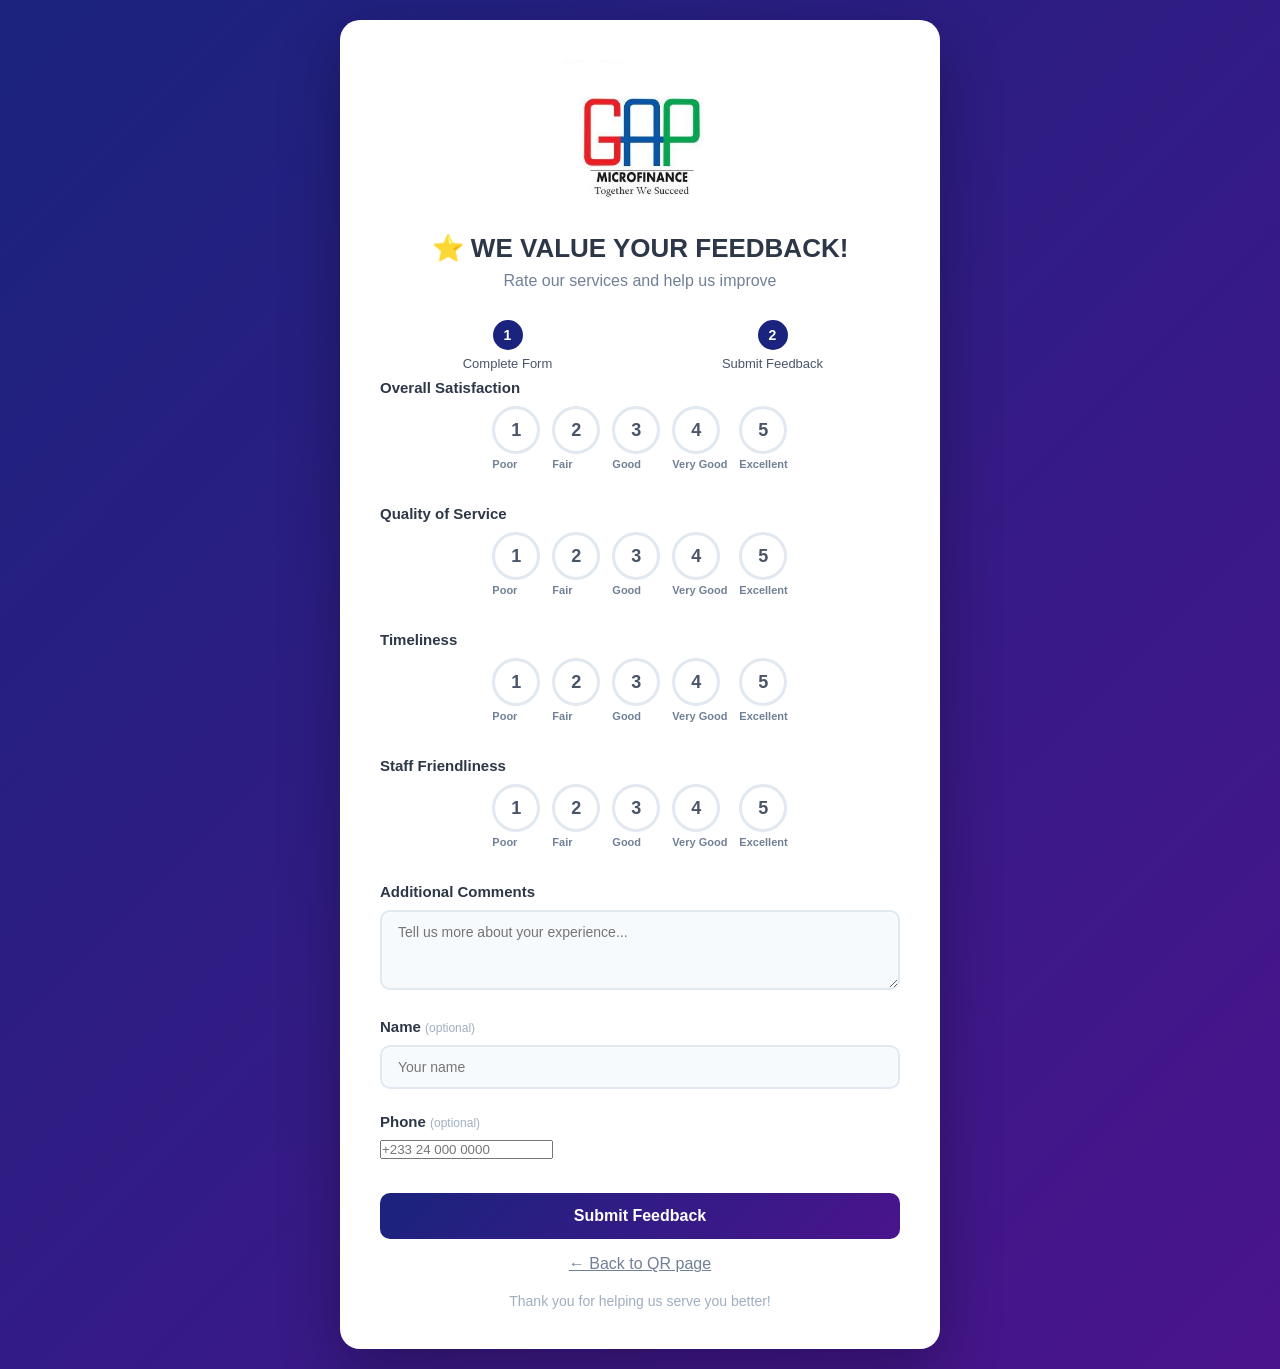
==== form.html @ b450c35b "Create form.html" ====
<!DOCTYPE html>
<html lang="en">
<head>
  <meta charset="utf-8" />
  <meta name="viewport" content="width=device-width,initial-scale=1" />
  <title>Feedback Form - GHP Microfinance</title>
  <link rel="stylesheet" href="styles.css">
</head>
<body>
  <div class="container">
    <!-- Header -->
    <div class="header">
      <img id="logoImage" alt="GHP Microfinance logo" class="logo" />
      <h1>⭐ WE VALUE YOUR FEEDBACK!</h1>
      <p>Rate our services and help us improve</p>
    </div>

    <!-- Short steps -->
    <div class="instructions" style="margin-bottom:8px;">
      <div class="step">
        <div class="step-number">1</div>
        <div class="step-text">Complete Form</div>
      </div>
      <div class="step">
        <div class="step-number">2</div>
        <div class="step-text">Submit Feedback</div>
      </div>
    </div>

    <!-- Feedback Form -->
    <form id="feedbackForm">
      <!-- Overall Satisfaction -->
      <div class="form-group">
        <label>Overall Satisfaction</label>
        <div class="rating-group" data-rating="overallSatisfaction">
          <label class="rating-option">
            <input type="radio" name="overallSatisfaction" value="1">
            <span class="rating-circle">1</span>
            <span class="rating-label">Poor</span>
          </label>
          <label class="rating-option">
            <input type="radio" name="overallSatisfaction" value="2">
            <span class="rating-circle">2</span>
            <span class="rating-label">Fair</span>
          </label>
          <label class="rating-option">
            <input type="radio" name="overallSatisfaction" value="3">
            <span class="rating-circle">3</span>
            <span class="rating-label">Good</span>
          </label>
          <label class="rating-option">
            <input type="radio" name="overallSatisfaction" value="4">
            <span class="rating-circle">4</span>
            <span class="rating-label">Very Good</span>
          </label>
          <label class="rating-option">
            <input type="radio" name="overallSatisfaction" value="5">
            <span class="rating-circle">5</span>
            <span class="rating-label">Excellent</span>
          </label>
        </div>
      </div>

      <!-- Quality of Service -->
      <div class="form-group">
        <label>Quality of Service</label>
        <div class="rating-group" data-rating="qualityOfService">
          <label class="rating-option">
            <input type="radio" name="qualityOfService" value="1">
            <span class="rating-circle">1</span>
            <span class="rating-label">Poor</span>
          </label>
          <label class="rating-option">
            <input type="radio" name="qualityOfService" value="2">
            <span class="rating-circle">2</span>
            <span class="rating-label">Fair</span>
          </label>
          <label class="rating-option">
            <input type="radio" name="qualityOfService" value="3">
            <span class="rating-circle">3</span>
            <span class="rating-label">Good</span>
          </label>
          <label class="rating-option">
            <input type="radio" name="qualityOfService" value="4">
            <span class="rating-circle">4</span>
            <span class="rating-label">Very Good</span>
          </label>
          <label class="rating-option">
            <input type="radio" name="qualityOfService" value="5">
            <span class="rating-circle">5</span>
            <span class="rating-label">Excellent</span>
          </label>
        </div>
      </div>

      <!-- Timeliness -->
      <div class="form-group">
        <label>Timeliness</label>
        <div class="rating-group" data-rating="timeliness">
          <label class="rating-option">
            <input type="radio" name="timeliness" value="1">
            <span class="rating-circle">1</span>
            <span class="rating-label">Poor</span>
          </label>
          <label class="rating-option">
            <input type="radio" name="timeliness" value="2">
            <span class="rating-circle">2</span>
            <span class="rating-label">Fair</span>
          </label>
          <label class="rating-option">
            <input type="radio" name="timeliness" value="3">
            <span class="rating-circle">3</span>
            <span class="rating-label">Good</span>
          </label>
          <label class="rating-option">
            <input type="radio" name="timeliness" value="4">
            <span class="rating-circle">4</span>
            <span class="rating-label">Very Good</span>
          </label>
          <label class="rating-option">
            <input type="radio" name="timeliness" value="5">
            <span class="rating-circle">5</span>
            <span class="rating-label">Excellent</span>
          </label>
        </div>
      </div>

      <!-- Staff Friendliness -->
      <div class="form-group">
        <label>Staff Friendliness</label>
        <div class="rating-group" data-rating="staffFriendliness">
          <label class="rating-option">
            <input type="radio" name="staffFriendliness" value="1">
            <span class="rating-circle">1</span>
            <span class="rating-label">Poor</span>
          </label>
          <label class="rating-option">
            <input type="radio" name="staffFriendliness" value="2">
            <span class="rating-circle">2</span>
            <span class="rating-label">Fair</span>
          </label>
          <label class="rating-option">
            <input type="radio" name="staffFriendliness" value="3">
            <span class="rating-circle">3</span>
            <span class="rating-label">Good</span>
          </label>
          <label class="rating-option">
            <input type="radio" name="staffFriendliness" value="4">
            <span class="rating-circle">4</span>
            <span class="rating-label">Very Good</span>
          </label>
          <label class="rating-option">
            <input type="radio" name="staffFriendliness" value="5">
            <span class="rating-circle">5</span>
            <span class="rating-label">Excellent</span>
          </label>
        </div>
      </div>

      <!-- Additional Comments -->
      <div class="form-group">
        <label>Additional Comments</label>
        <textarea id="additionalComments" placeholder="Tell us more about your experience..."></textarea>
      </div>

      <!-- Optional Fields -->
      <div class="form-group">
        <label>Name <span class="optional">(optional)</span></label>
        <input type="text" id="name" placeholder="Your name">
      </div>

      <div class="form-group">
        <label>Phone <span class="optional">(optional)</span></label>
        <input type="tel" id="phone" placeholder="+233 24 000 0000">
      </div>

      <button type="submit" class="submit-btn" id="submitBtn">Submit Feedback</button>
    </form>

    <div id="messageContainer"></div>

    <div style="margin-top:16px; text-align:center;">
      <a href="index.html" style="color:#718096; text-decoration:underline;">← Back to QR page</a>
    </div>

    <div class="footer">
      Thank you for helping us serve you better!
    </div>
  </div>

  <script src="logo-data.js"></script>
  <script src="logo.js"></script>
  <script src="config.js"></script>
  <script src="main.js"></script>
</body>
</html>
---- styles.css ----
* {
    margin: 0;
    padding: 0;
    box-sizing: border-box;
}

body {
    font-family: -apple-system, BlinkMacSystemFont, 'Segoe UI', Roboto, Oxygen, Ubuntu, sans-serif;
    background: linear-gradient(135deg, #1a237e 0%, #4a148c 100%);
    min-height: 100vh;
    display: flex;
    justify-content: center;
    align-items: center;
    padding: 20px;
}

.container {
    background: white;
    border-radius: 20px;
    padding: 40px;
    max-width: 600px;
    width: 100%;
    box-shadow: 0 20px 60px rgba(0,0,0,0.3);
    animation: slideUp 0.5s ease-out;
}

@keyframes slideUp {
    from {
        opacity: 0;
        transform: translateY(30px);
    }
    to {
        opacity: 1;
        transform: translateY(0);
    }
}

.header {
    text-align: center;
    margin-bottom: 30px;
}

.header h1 {
    color: #2d3748;
    font-size: 26px;
    margin-bottom: 8px;
}

.header p {
    color: #718096;
    font-size: 16px;
}

.qr-section {
    background: #f7fafc;
    border-radius: 12px;
    padding: 20px;
    text-align: center;
    margin-bottom: 30px;
}

.qr-placeholder {
    width: 150px;
    height: 150px;
    margin: 0 auto 12px;
    background: white;
    border: 2px dashed #cbd5e0;
    border-radius: 12px;
    display: flex;
    align-items: center;
    justify-content: center;
    font-size: 14px;
    color: #a0aec0;
}

.qr-placeholder svg {
    width: 100px;
    height: 100px;
}

.qr-label {
    color: #2d3748;
    font-weight: 500;
    font-size: 16px;
}

.qr-sub {
    color: #718096;
    font-size: 14px;
}

.instructions {
    display: flex;
    justify-content: space-around;
    margin: 20px 0 30px;
    gap: 10px;
}

.step {
    text-align: center;
    flex: 1;
}

.step-number {
    background: #1a237e;
    color: white;
    width: 30px;
    height: 30px;
    border-radius: 50%;
    display: flex;
    align-items: center;
    justify-content: center;
    margin: 0 auto 6px;
    font-weight: bold;
    font-size: 14px;
}

.step-text {
    font-size: 13px;
    color: #4a5568;
}

.form-group {
    margin-bottom: 24px;
}

.form-group label {
    display: block;
    color: #2d3748;
    font-weight: 600;
    margin-bottom: 10px;
    font-size: 15px;
}

.rating-group {
    display: flex;
    gap: 12px;
    flex-wrap: wrap;
    justify-content: center;
}

.rating-option {
    display: flex;
    flex-direction: column;
    align-items: center;
    gap: 6px;
    cursor: pointer;
}

.rating-option input[type="radio"] {
    display: none;
}

.rating-circle {
    width: 48px;
    height: 48px;
    border-radius: 50%;
    border: 3px solid #e2e8f0;
    display: flex;
    align-items: center;
    justify-content: center;
    font-size: 18px;
    font-weight: 600;
    color: #4a5568;
    transition: all 0.3s ease;
    background: white;
    position: relative;
}

.rating-option input[type="radio"]:checked + .rating-circle {
    border-color: #1a237e;
    background: #1a237e;
    color: white;
    transform: scale(1.1);
    box-shadow: 0 4px 15px rgba(26, 35, 126, 0.4);
}

.rating-option input[type="radio"]:checked + .rating-circle::after {
    content: '✓';
    position: absolute;
    top: -8px;
    right: -8px;
    background: #10b981;
    color: white;
    width: 20px;
    height: 20px;
    border-radius: 50%;
    font-size: 12px;
    display: flex;
    align-items: center;
    justify-content: center;
    border: 2px solid white;
}

.rating-option:hover .rating-circle {
    border-color: #1a237e;
    transform: scale(1.05);
}

.rating-label {
    font-size: 11px;
    color: #718096;
    text-align: center;
    min-height: 16px;
}

textarea, input[type="text"], input[type="email"] {
    width: 100%;
    padding: 12px 16px;
    border: 2px solid #e2e8f0;
    border-radius: 10px;
    font-size: 14px;
    transition: border-color 0.2s;
    font-family: inherit;
    background: #f7fafc;
}

textarea:focus, input:focus {
    outline: none;
    border-color: #1a237e;
    background: white;
    box-shadow: 0 0 0 3px rgba(26, 35, 126, 0.1);
}

textarea {
    resize: vertical;
    min-height: 80px;
}

.optional {
    color: #a0aec0;
    font-size: 12px;
    font-weight: normal;
}

.submit-btn {
    width: 100%;
    padding: 14px;
    background: linear-gradient(135deg, #1a237e 0%, #4a148c 100%);
    color: white;
    border: none;
    border-radius: 10px;
    font-size: 16px;
    font-weight: 600;
    cursor: pointer;
    transition: transform 0.2s, box-shadow 0.2s;
    margin-top: 10px;
}

.submit-btn:hover {
    transform: translateY(-2px);
    box-shadow: 0 10px 30px rgba(26, 35, 126, 0.3);
}

.submit-btn:disabled {
    opacity: 0.6;
    cursor: not-allowed;
    transform: none;
}

.footer {
    text-align: center;
    margin-top: 20px;
    color: #a0aec0;
    font-size: 14px;
}

.success-message {
    background: #10b981;
    color: white;
    padding: 16px;
    border-radius: 10px;
    text-align: center;
    margin-top: 20px;
    animation: fadeIn 0.5s;
}

.error-message {
    background: #ef4444;
    color: white;
    padding: 16px;
    border-radius: 10px;
    text-align: center;
    margin-top: 20px;
    animation: fadeIn 0.5s;
}

@keyframes fadeIn {
    from { opacity: 0; transform: translateY(-10px); }
    to { opacity: 1; transform: translateY(0); }
}

@media (max-width: 480px) {
    .container {
        padding: 20px;
    }
    
    .instructions {
        flex-direction: column;
        gap: 12px;
    }
    
    .rating-group {
        gap: 8px;
    }
    
    .rating-circle {
        width: 40px;
        height: 40px;
        font-size: 15px;
    }
    
    .rating-option input[type="radio"]:checked + .rating-circle::after {
        width: 16px;
        height: 16px;
        font-size: 10px;
        top: -6px;
        right: -6px;
    }

    /* Smaller logo on narrow screens */
    .logo {
        width: 120px;
        max-width: 50%;
        margin-bottom: 10px;
    }
}

/* Logo styling — enlarged and responsive */
.logo {
    width: 160px;       /* desktop / default size */
    max-width: 40%;     /* prevents overflow on small viewports */
    height: auto;
    display: block;
    margin: 0 auto 12px;
    object-fit: contain;
    border-radius: 8px;
}
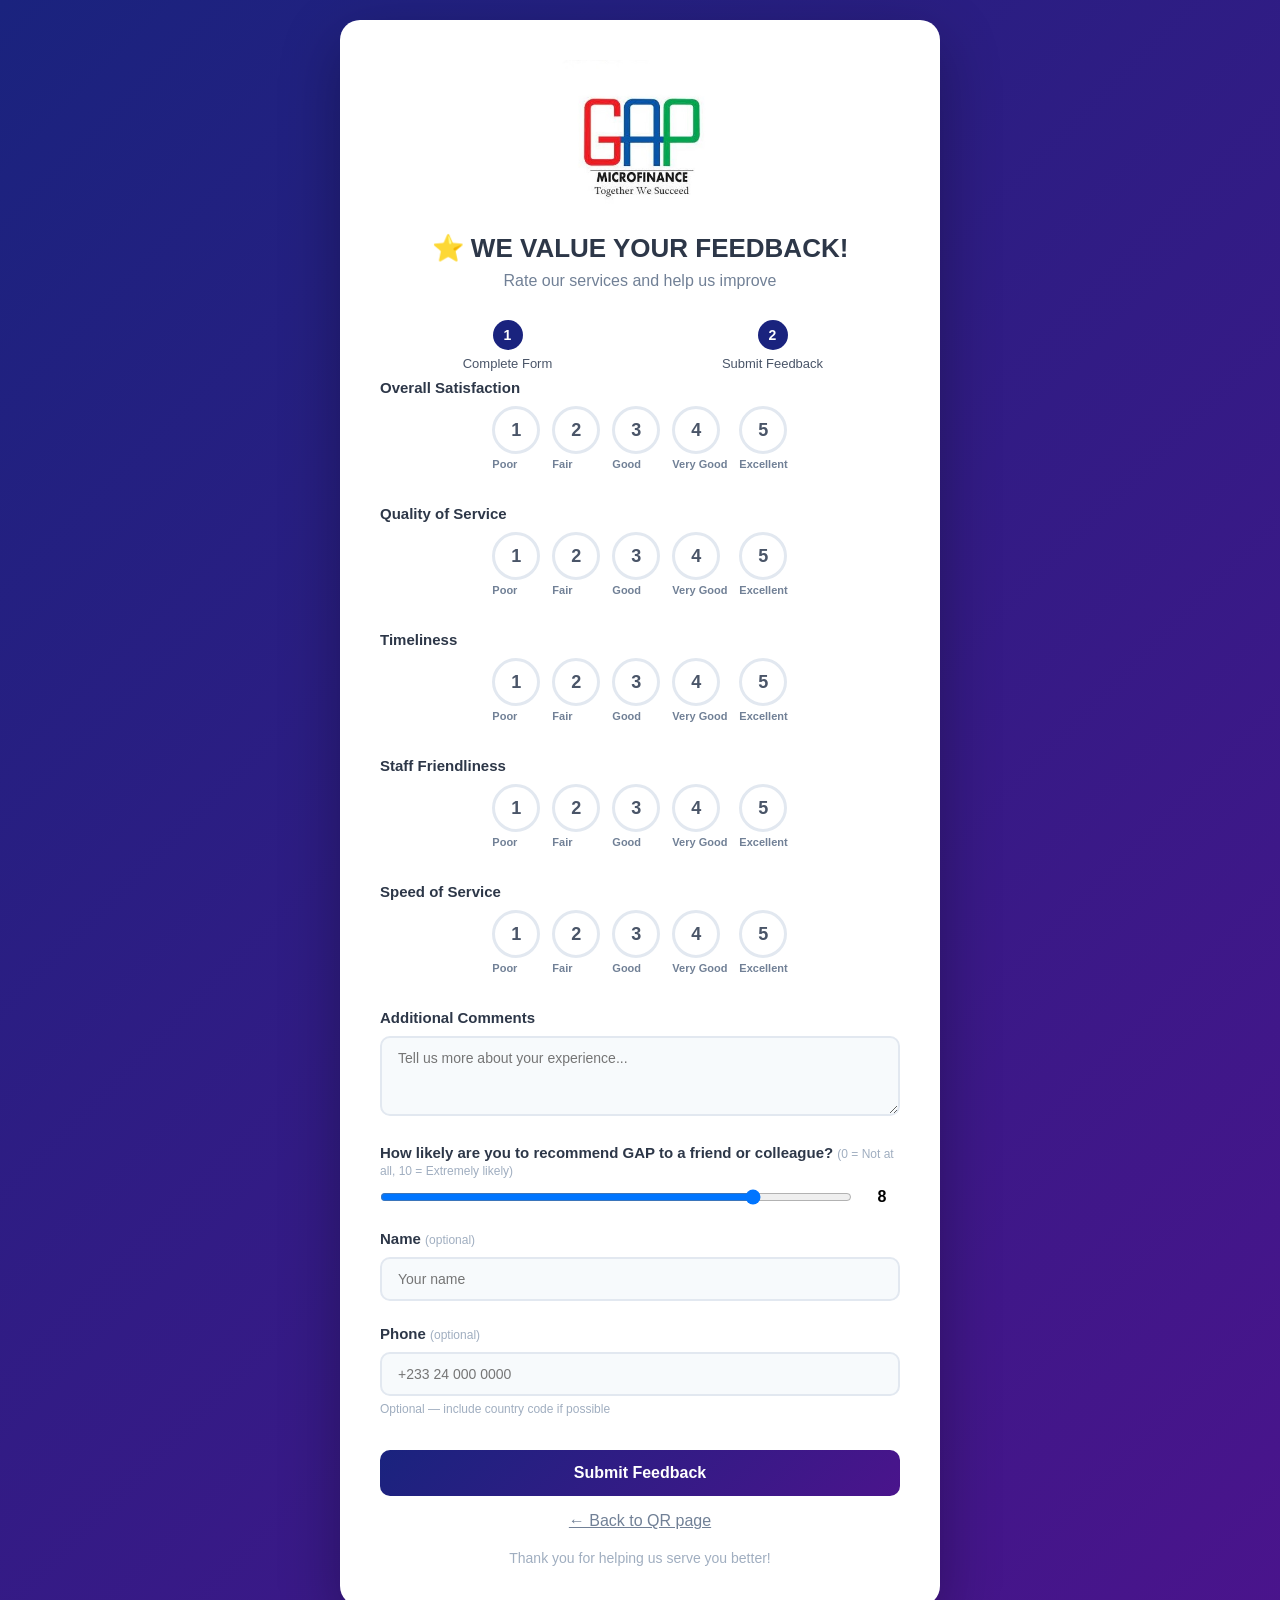
==== commit fbeac1d1: "Update form.html" ====
--- a/form.html
+++ b/form.html
@@ -65,6 +65,7 @@
       <div class="form-group">
         <label>Quality of Service</label>
         <div class="rating-group" data-rating="qualityOfService">
+          <!-- same 1-5 options -->
           <label class="rating-option">
             <input type="radio" name="qualityOfService" value="1">
             <span class="rating-circle">1</span>
@@ -157,12 +158,53 @@
         </div>
       </div>
 
+      <!-- NEW: Speed of Service -->
+      <div class="form-group">
+        <label>Speed of Service</label>
+        <div class="rating-group" data-rating="speedOfService">
+          <label class="rating-option">
+            <input type="radio" name="speedOfService" value="1">
+            <span class="rating-circle">1</span>
+            <span class="rating-label">Poor</span>
+          </label>
+          <label class="rating-option">
+            <input type="radio" name="speedOfService" value="2">
+            <span class="rating-circle">2</span>
+            <span class="rating-label">Fair</span>
+          </label>
+          <label class="rating-option">
+            <input type="radio" name="speedOfService" value="3">
+            <span class="rating-circle">3</span>
+            <span class="rating-label">Good</span>
+          </label>
+          <label class="rating-option">
+            <input type="radio" name="speedOfService" value="4">
+            <span class="rating-circle">4</span>
+            <span class="rating-label">Very Good</span>
+          </label>
+          <label class="rating-option">
+            <input type="radio" name="speedOfService" value="5">
+            <span class="rating-circle">5</span>
+            <span class="rating-label">Excellent</span>
+          </label>
+        </div>
+      </div>
+
       <!-- Additional Comments -->
       <div class="form-group">
         <label>Additional Comments</label>
         <textarea id="additionalComments" placeholder="Tell us more about your experience..."></textarea>
       </div>
 
+      <!-- NEW: Recommendation likelihood (0-10) -->
+      <div class="form-group">
+        <label>How likely are you to recommend GAP to a friend or colleague? <span class="optional">(0 = Not at all, 10 = Extremely likely)</span></label>
+        <div style="display:flex; align-items:center; gap:12px;">
+          <input type="range" id="recommendLikelihood" min="0" max="10" value="8" style="flex:1;">
+          <div id="recommendValue" style="min-width:36px; text-align:center; font-weight:700;">8</div>
+        </div>
+      </div>
+
       <!-- Optional Fields -->
       <div class="form-group">
         <label>Name <span class="optional">(optional)</span></label>
@@ -172,6 +214,7 @@
       <div class="form-group">
         <label>Phone <span class="optional">(optional)</span></label>
         <input type="tel" id="phone" placeholder="+233 24 000 0000">
+        <span class="phone-hint">Optional — include country code if possible</span>
       </div>
 
       <button type="submit" class="submit-btn" id="submitBtn">Submit Feedback</button>
@@ -192,5 +235,17 @@
   <script src="logo.js"></script>
   <script src="config.js"></script>
   <script src="main.js"></script>
+
+  <script>
+    // live update label for recommend slider
+    document.addEventListener('DOMContentLoaded', function() {
+      const slider = document.getElementById('recommendLikelihood');
+      const label = document.getElementById('recommendValue');
+      if (slider && label) {
+        label.textContent = slider.value;
+        slider.addEventListener('input', () => { label.textContent = slider.value; });
+      }
+    });
+  </script>
 </body>
 </html>
--- a/styles.css
+++ b/styles.css
@@ -336,3 +336,32 @@
     object-fit: contain;
     border-radius: 8px;
 }
+/* Phone input styling */
+input[type="tel"],
+.phone-input {
+    width: 100%;
+    padding: 12px 44px 12px 16px; /* room for an optional icon on the right */
+    border: 2px solid #e2e8f0;
+    border-radius: 10px;
+    font-size: 14px;
+    background: #f7fafc;
+    transition: border-color 0.2s;
+    box-sizing: border-box;
+}
+
+/* Focus state */
+input[type="tel"]:focus,
+.phone-input:focus {
+    outline: none;
+    border-color: #1a237e;
+    background: #fff;
+    box-shadow: 0 0 0 3px rgba(26, 35, 126, 0.06);
+}
+
+/* Small phone hint text */
+.phone-hint {
+    display: block;
+    margin-top: 6px;
+    font-size: 12px;
+    color: #a0aec0;
+}
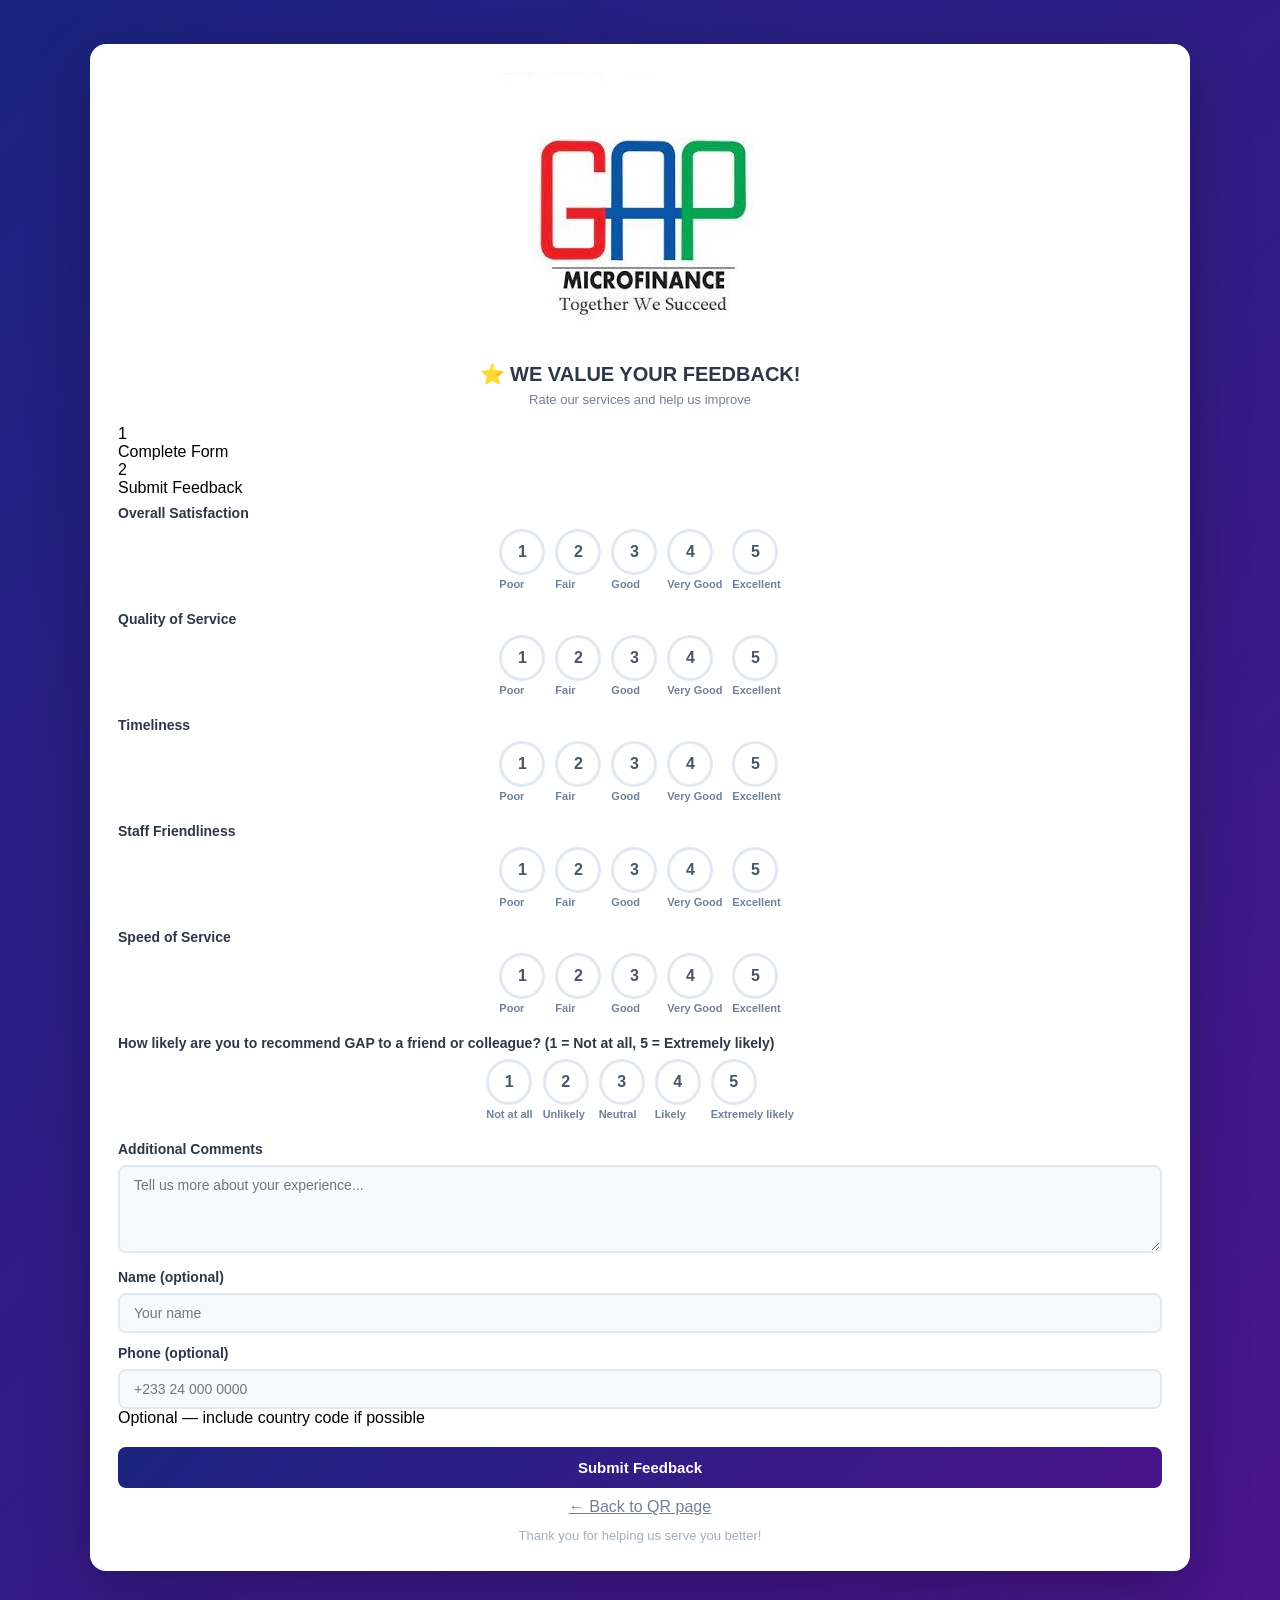
==== commit 34104f2f: "Update form.html" ====
--- a/form.html
+++ b/form.html
@@ -33,31 +33,11 @@
       <div class="form-group">
         <label>Overall Satisfaction</label>
         <div class="rating-group" data-rating="overallSatisfaction">
-          <label class="rating-option">
-            <input type="radio" name="overallSatisfaction" value="1">
-            <span class="rating-circle">1</span>
-            <span class="rating-label">Poor</span>
-          </label>
-          <label class="rating-option">
-            <input type="radio" name="overallSatisfaction" value="2">
-            <span class="rating-circle">2</span>
-            <span class="rating-label">Fair</span>
-          </label>
-          <label class="rating-option">
-            <input type="radio" name="overallSatisfaction" value="3">
-            <span class="rating-circle">3</span>
-            <span class="rating-label">Good</span>
-          </label>
-          <label class="rating-option">
-            <input type="radio" name="overallSatisfaction" value="4">
-            <span class="rating-circle">4</span>
-            <span class="rating-label">Very Good</span>
-          </label>
-          <label class="rating-option">
-            <input type="radio" name="overallSatisfaction" value="5">
-            <span class="rating-circle">5</span>
-            <span class="rating-label">Excellent</span>
-          </label>
+          <label class="rating-option"><input type="radio" name="overallSatisfaction" value="1"><span class="rating-circle">1</span><span class="rating-label">Poor</span></label>
+          <label class="rating-option"><input type="radio" name="overallSatisfaction" value="2"><span class="rating-circle">2</span><span class="rating-label">Fair</span></label>
+          <label class="rating-option"><input type="radio" name="overallSatisfaction" value="3"><span class="rating-circle">3</span><span class="rating-label">Good</span></label>
+          <label class="rating-option"><input type="radio" name="overallSatisfaction" value="4"><span class="rating-circle">4</span><span class="rating-label">Very Good</span></label>
+          <label class="rating-option"><input type="radio" name="overallSatisfaction" value="5"><span class="rating-circle">5</span><span class="rating-label">Excellent</span></label>
         </div>
       </div>
 
@@ -65,32 +45,11 @@
       <div class="form-group">
         <label>Quality of Service</label>
         <div class="rating-group" data-rating="qualityOfService">
-          <!-- same 1-5 options -->
-          <label class="rating-option">
-            <input type="radio" name="qualityOfService" value="1">
-            <span class="rating-circle">1</span>
-            <span class="rating-label">Poor</span>
-          </label>
-          <label class="rating-option">
-            <input type="radio" name="qualityOfService" value="2">
-            <span class="rating-circle">2</span>
-            <span class="rating-label">Fair</span>
-          </label>
-          <label class="rating-option">
-            <input type="radio" name="qualityOfService" value="3">
-            <span class="rating-circle">3</span>
-            <span class="rating-label">Good</span>
-          </label>
-          <label class="rating-option">
-            <input type="radio" name="qualityOfService" value="4">
-            <span class="rating-circle">4</span>
-            <span class="rating-label">Very Good</span>
-          </label>
-          <label class="rating-option">
-            <input type="radio" name="qualityOfService" value="5">
-            <span class="rating-circle">5</span>
-            <span class="rating-label">Excellent</span>
-          </label>
+          <label class="rating-option"><input type="radio" name="qualityOfService" value="1"><span class="rating-circle">1</span><span class="rating-label">Poor</span></label>
+          <label class="rating-option"><input type="radio" name="qualityOfService" value="2"><span class="rating-circle">2</span><span class="rating-label">Fair</span></label>
+          <label class="rating-option"><input type="radio" name="qualityOfService" value="3"><span class="rating-circle">3</span><span class="rating-label">Good</span></label>
+          <label class="rating-option"><input type="radio" name="qualityOfService" value="4"><span class="rating-circle">4</span><span class="rating-label">Very Good</span></label>
+          <label class="rating-option"><input type="radio" name="qualityOfService" value="5"><span class="rating-circle">5</span><span class="rating-label">Excellent</span></label>
         </div>
       </div>
 
@@ -98,31 +57,11 @@
       <div class="form-group">
         <label>Timeliness</label>
         <div class="rating-group" data-rating="timeliness">
-          <label class="rating-option">
-            <input type="radio" name="timeliness" value="1">
-            <span class="rating-circle">1</span>
-            <span class="rating-label">Poor</span>
-          </label>
-          <label class="rating-option">
-            <input type="radio" name="timeliness" value="2">
-            <span class="rating-circle">2</span>
-            <span class="rating-label">Fair</span>
-          </label>
-          <label class="rating-option">
-            <input type="radio" name="timeliness" value="3">
-            <span class="rating-circle">3</span>
-            <span class="rating-label">Good</span>
-          </label>
-          <label class="rating-option">
-            <input type="radio" name="timeliness" value="4">
-            <span class="rating-circle">4</span>
-            <span class="rating-label">Very Good</span>
-          </label>
-          <label class="rating-option">
-            <input type="radio" name="timeliness" value="5">
-            <span class="rating-circle">5</span>
-            <span class="rating-label">Excellent</span>
-          </label>
+          <label class="rating-option"><input type="radio" name="timeliness" value="1"><span class="rating-circle">1</span><span class="rating-label">Poor</span></label>
+          <label class="rating-option"><input type="radio" name="timeliness" value="2"><span class="rating-circle">2</span><span class="rating-label">Fair</span></label>
+          <label class="rating-option"><input type="radio" name="timeliness" value="3"><span class="rating-circle">3</span><span class="rating-label">Good</span></label>
+          <label class="rating-option"><input type="radio" name="timeliness" value="4"><span class="rating-circle">4</span><span class="rating-label">Very Good</span></label>
+          <label class="rating-option"><input type="radio" name="timeliness" value="5"><span class="rating-circle">5</span><span class="rating-label">Excellent</span></label>
         </div>
       </div>
 
@@ -130,63 +69,35 @@
       <div class="form-group">
         <label>Staff Friendliness</label>
         <div class="rating-group" data-rating="staffFriendliness">
-          <label class="rating-option">
-            <input type="radio" name="staffFriendliness" value="1">
-            <span class="rating-circle">1</span>
-            <span class="rating-label">Poor</span>
-          </label>
-          <label class="rating-option">
-            <input type="radio" name="staffFriendliness" value="2">
-            <span class="rating-circle">2</span>
-            <span class="rating-label">Fair</span>
-          </label>
-          <label class="rating-option">
-            <input type="radio" name="staffFriendliness" value="3">
-            <span class="rating-circle">3</span>
-            <span class="rating-label">Good</span>
-          </label>
-          <label class="rating-option">
-            <input type="radio" name="staffFriendliness" value="4">
-            <span class="rating-circle">4</span>
-            <span class="rating-label">Very Good</span>
-          </label>
-          <label class="rating-option">
-            <input type="radio" name="staffFriendliness" value="5">
-            <span class="rating-circle">5</span>
-            <span class="rating-label">Excellent</span>
-          </label>
+          <label class="rating-option"><input type="radio" name="staffFriendliness" value="1"><span class="rating-circle">1</span><span class="rating-label">Poor</span></label>
+          <label class="rating-option"><input type="radio" name="staffFriendliness" value="2"><span class="rating-circle">2</span><span class="rating-label">Fair</span></label>
+          <label class="rating-option"><input type="radio" name="staffFriendliness" value="3"><span class="rating-circle">3</span><span class="rating-label">Good</span></label>
+          <label class="rating-option"><input type="radio" name="staffFriendliness" value="4"><span class="rating-circle">4</span><span class="rating-label">Very Good</span></label>
+          <label class="rating-option"><input type="radio" name="staffFriendliness" value="5"><span class="rating-circle">5</span><span class="rating-label">Excellent</span></label>
         </div>
       </div>
 
-      <!-- NEW: Speed of Service -->
+      <!-- Speed of Service -->
       <div class="form-group">
         <label>Speed of Service</label>
         <div class="rating-group" data-rating="speedOfService">
-          <label class="rating-option">
-            <input type="radio" name="speedOfService" value="1">
-            <span class="rating-circle">1</span>
-            <span class="rating-label">Poor</span>
-          </label>
-          <label class="rating-option">
-            <input type="radio" name="speedOfService" value="2">
-            <span class="rating-circle">2</span>
-            <span class="rating-label">Fair</span>
-          </label>
-          <label class="rating-option">
-            <input type="radio" name="speedOfService" value="3">
-            <span class="rating-circle">3</span>
-            <span class="rating-label">Good</span>
-          </label>
-          <label class="rating-option">
-            <input type="radio" name="speedOfService" value="4">
-            <span class="rating-circle">4</span>
-            <span class="rating-label">Very Good</span>
-          </label>
-          <label class="rating-option">
-            <input type="radio" name="speedOfService" value="5">
-            <span class="rating-circle">5</span>
-            <span class="rating-label">Excellent</span>
-          </label>
+          <label class="rating-option"><input type="radio" name="speedOfService" value="1"><span class="rating-circle">1</span><span class="rating-label">Poor</span></label>
+          <label class="rating-option"><input type="radio" name="speedOfService" value="2"><span class="rating-circle">2</span><span class="rating-label">Fair</span></label>
+          <label class="rating-option"><input type="radio" name="speedOfService" value="3"><span class="rating-circle">3</span><span class="rating-label">Good</span></label>
+          <label class="rating-option"><input type="radio" name="speedOfService" value="4"><span class="rating-circle">4</span><span class="rating-label">Very Good</span></label>
+          <label class="rating-option"><input type="radio" name="speedOfService" value="5"><span class="rating-circle">5</span><span class="rating-label">Excellent</span></label>
+        </div>
+      </div>
+
+      <!-- Recommend (1-5) -->
+      <div class="form-group">
+        <label>How likely are you to recommend GAP to a friend or colleague? <span class="optional">(1 = Not at all, 5 = Extremely likely)</span></label>
+        <div class="rating-group" data-rating="recommend">
+          <label class="rating-option"><input type="radio" name="recommend" value="1"><span class="rating-circle">1</span><span class="rating-label">Not at all</span></label>
+          <label class="rating-option"><input type="radio" name="recommend" value="2"><span class="rating-circle">2</span><span class="rating-label">Unlikely</span></label>
+          <label class="rating-option"><input type="radio" name="recommend" value="3"><span class="rating-circle">3</span><span class="rating-label">Neutral</span></label>
+          <label class="rating-option"><input type="radio" name="recommend" value="4"><span class="rating-circle">4</span><span class="rating-label">Likely</span></label>
+          <label class="rating-option"><input type="radio" name="recommend" value="5"><span class="rating-circle">5</span><span class="rating-label">Extremely likely</span></label>
         </div>
       </div>
 
@@ -194,15 +105,6 @@
       <div class="form-group">
         <label>Additional Comments</label>
         <textarea id="additionalComments" placeholder="Tell us more about your experience..."></textarea>
-      </div>
-
-      <!-- NEW: Recommendation likelihood (0-10) -->
-      <div class="form-group">
-        <label>How likely are you to recommend GAP to a friend or colleague? <span class="optional">(0 = Not at all, 10 = Extremely likely)</span></label>
-        <div style="display:flex; align-items:center; gap:12px;">
-          <input type="range" id="recommendLikelihood" min="0" max="10" value="8" style="flex:1;">
-          <div id="recommendValue" style="min-width:36px; text-align:center; font-weight:700;">8</div>
-        </div>
       </div>
 
       <!-- Optional Fields -->
@@ -222,7 +124,7 @@
 
     <div id="messageContainer"></div>
 
-    <div style="margin-top:16px; text-align:center;">
+    <div style="margin-top:10px; text-align:center;">
       <a href="index.html" style="color:#718096; text-decoration:underline;">← Back to QR page</a>
     </div>
 
@@ -235,17 +137,5 @@
   <script src="logo.js"></script>
   <script src="config.js"></script>
   <script src="main.js"></script>
-
-  <script>
-    // live update label for recommend slider
-    document.addEventListener('DOMContentLoaded', function() {
-      const slider = document.getElementById('recommendLikelihood');
-      const label = document.getElementById('recommendValue');
-      if (slider && label) {
-        label.textContent = slider.value;
-        slider.addEventListener('input', () => { label.textContent = slider.value; });
-      }
-    });
-  </script>
 </body>
 </html>
--- a/styles.css
+++ b/styles.css
@@ -1,3 +1,4 @@
+/* Global styles (compact form & table header wrap tweaks included) */
 * {
     margin: 0;
     padding: 0;
@@ -16,18 +17,19 @@
 
 .container {
     background: white;
-    border-radius: 20px;
-    padding: 40px;
-    max-width: 600px;
+    border-radius: 16px;
+    padding: 28px;
+    max-width: 1100px;
     width: 100%;
-    box-shadow: 0 20px 60px rgba(0,0,0,0.3);
-    animation: slideUp 0.5s ease-out;
+    box-shadow: 0 20px 60px rgba(0,0,0,0.25);
+    animation: slideUp 0.45s ease-out;
+    margin: 24px;
 }
 
 @keyframes slideUp {
     from {
         opacity: 0;
-        transform: translateY(30px);
+        transform: translateY(20px);
     }
     to {
         opacity: 1;
@@ -35,110 +37,49 @@
     }
 }
 
+/* Header */
 .header {
     text-align: center;
-    margin-bottom: 30px;
-}
-
+    margin-bottom: 18px;
+}
 .header h1 {
     color: #2d3748;
-    font-size: 26px;
-    margin-bottom: 8px;
-}
-
+    font-size: 20px;
+    margin-bottom: 6px;
+}
 .header p {
     color: #718096;
-    font-size: 16px;
-}
-
+    font-size: 13px;
+}
+
+/* QR / cards */
 .qr-section {
     background: #f7fafc;
     border-radius: 12px;
-    padding: 20px;
-    text-align: center;
-    margin-bottom: 30px;
-}
-
-.qr-placeholder {
-    width: 150px;
-    height: 150px;
-    margin: 0 auto 12px;
-    background: white;
-    border: 2px dashed #cbd5e0;
-    border-radius: 12px;
-    display: flex;
-    align-items: center;
-    justify-content: center;
-    font-size: 14px;
-    color: #a0aec0;
-}
-
-.qr-placeholder svg {
-    width: 100px;
-    height: 100px;
-}
-
-.qr-label {
-    color: #2d3748;
-    font-weight: 500;
-    font-size: 16px;
-}
-
-.qr-sub {
-    color: #718096;
-    font-size: 14px;
-}
-
-.instructions {
-    display: flex;
-    justify-content: space-around;
-    margin: 20px 0 30px;
-    gap: 10px;
-}
-
-.step {
-    text-align: center;
-    flex: 1;
-}
-
-.step-number {
-    background: #1a237e;
-    color: white;
-    width: 30px;
-    height: 30px;
-    border-radius: 50%;
-    display: flex;
-    align-items: center;
-    justify-content: center;
-    margin: 0 auto 6px;
-    font-weight: bold;
-    font-size: 14px;
-}
-
-.step-text {
-    font-size: 13px;
-    color: #4a5568;
-}
-
+    padding: 16px;
+    text-align: center;
+    margin-bottom: 18px;
+}
+
+/* Compact spacing for form groups */
 .form-group {
-    margin-bottom: 24px;
-}
-
+    margin-bottom: 12px; /* reduced from 24px */
+}
 .form-group label {
     display: block;
     color: #2d3748;
     font-weight: 600;
-    margin-bottom: 10px;
-    font-size: 15px;
-}
-
+    margin-bottom: 8px;
+    font-size: 14px;
+}
+
+/* Rating controls */
 .rating-group {
     display: flex;
-    gap: 12px;
+    gap: 10px;
     flex-wrap: wrap;
     justify-content: center;
 }
-
 .rating-option {
     display: flex;
     flex-direction: column;
@@ -146,57 +87,46 @@
     gap: 6px;
     cursor: pointer;
 }
-
-.rating-option input[type="radio"] {
-    display: none;
-}
+.rating-option input[type="radio"] { display: none; }
 
 .rating-circle {
-    width: 48px;
-    height: 48px;
+    width: 46px;  /* slightly smaller for compactness */
+    height: 46px;
     border-radius: 50%;
     border: 3px solid #e2e8f0;
     display: flex;
     align-items: center;
     justify-content: center;
-    font-size: 18px;
+    font-size: 16px;
     font-weight: 600;
     color: #4a5568;
-    transition: all 0.3s ease;
+    transition: all 0.24s ease;
     background: white;
     position: relative;
 }
-
 .rating-option input[type="radio"]:checked + .rating-circle {
     border-color: #1a237e;
     background: #1a237e;
     color: white;
-    transform: scale(1.1);
-    box-shadow: 0 4px 15px rgba(26, 35, 126, 0.4);
-}
-
+    transform: scale(1.06);
+    box-shadow: 0 6px 18px rgba(26, 35, 126, 0.18);
+}
 .rating-option input[type="radio"]:checked + .rating-circle::after {
     content: '✓';
     position: absolute;
-    top: -8px;
-    right: -8px;
+    top: -7px;
+    right: -7px;
     background: #10b981;
     color: white;
-    width: 20px;
-    height: 20px;
+    width: 18px;
+    height: 18px;
     border-radius: 50%;
-    font-size: 12px;
+    font-size: 11px;
     display: flex;
     align-items: center;
     justify-content: center;
     border: 2px solid white;
 }
-
-.rating-option:hover .rating-circle {
-    border-color: #1a237e;
-    transform: scale(1.05);
-}
-
 .rating-label {
     font-size: 11px;
     color: #718096;
@@ -204,164 +134,97 @@
     min-height: 16px;
 }
 
-textarea, input[type="text"], input[type="email"] {
+/* Inputs and textarea */
+textarea, input[type="text"], input[type="email"], input[type="tel"] {
     width: 100%;
-    padding: 12px 16px;
+    padding: 10px 14px;
     border: 2px solid #e2e8f0;
-    border-radius: 10px;
+    border-radius: 8px;
     font-size: 14px;
-    transition: border-color 0.2s;
+    transition: border-color 0.18s;
     font-family: inherit;
     background: #f7fafc;
 }
-
+textarea { resize: vertical; min-height: 88px; }
+
+/* Focus states */
 textarea:focus, input:focus {
     outline: none;
     border-color: #1a237e;
     background: white;
-    box-shadow: 0 0 0 3px rgba(26, 35, 126, 0.1);
-}
-
-textarea {
-    resize: vertical;
-    min-height: 80px;
-}
-
-.optional {
-    color: #a0aec0;
-    font-size: 12px;
-    font-weight: normal;
-}
-
+    box-shadow: 0 0 0 3px rgba(26, 35, 126, 0.06);
+}
+
+/* Submit */
 .submit-btn {
     width: 100%;
-    padding: 14px;
+    padding: 12px;
     background: linear-gradient(135deg, #1a237e 0%, #4a148c 100%);
     color: white;
     border: none;
-    border-radius: 10px;
-    font-size: 16px;
+    border-radius: 8px;
+    font-size: 15px;
     font-weight: 600;
     cursor: pointer;
-    transition: transform 0.2s, box-shadow 0.2s;
-    margin-top: 10px;
-}
-
-.submit-btn:hover {
-    transform: translateY(-2px);
-    box-shadow: 0 10px 30px rgba(26, 35, 126, 0.3);
-}
-
-.submit-btn:disabled {
-    opacity: 0.6;
-    cursor: not-allowed;
-    transform: none;
-}
-
+    transition: transform 0.18s, box-shadow 0.18s;
+    margin-top: 8px;
+}
+.submit-btn:hover { transform: translateY(-2px); box-shadow: 0 8px 24px rgba(26, 35, 126, 0.18); }
+.submit-btn:disabled { opacity: 0.7; cursor: not-allowed; transform: none; }
+
+/* Footer */
 .footer {
     text-align: center;
-    margin-top: 20px;
+    margin-top: 12px;
     color: #a0aec0;
-    font-size: 14px;
-}
-
-.success-message {
-    background: #10b981;
-    color: white;
-    padding: 16px;
-    border-radius: 10px;
-    text-align: center;
-    margin-top: 20px;
-    animation: fadeIn 0.5s;
-}
-
-.error-message {
-    background: #ef4444;
-    color: white;
-    padding: 16px;
-    border-radius: 10px;
-    text-align: center;
-    margin-top: 20px;
-    animation: fadeIn 0.5s;
-}
-
-@keyframes fadeIn {
-    from { opacity: 0; transform: translateY(-10px); }
-    to { opacity: 1; transform: translateY(0); }
-}
-
+    font-size: 13px;
+}
+
+/* Success / error messages */
+.success-message, .error-message {
+    padding: 12px;
+    border-radius: 8px;
+    text-align: center;
+    margin-top: 12px;
+    animation: fadeIn 0.35s;
+}
+.success-message { background: #10b981; color: white; }
+.error-message { background: #ef4444; color: white; }
+@keyframes fadeIn { from { opacity: 0; transform: translateY(-6px); } to { opacity: 1; transform: translateY(0); } }
+
+/* Master page specific parts */
+.kpi-row { display:flex; gap:12px; align-items:stretch; flex-wrap:wrap; margin-bottom:10px; }
+.kpi { background:#f7fafc; padding:10px 12px; border-radius:8px; min-width:120px; text-align:center; box-shadow: 0 2px 6px rgba(0,0,0,0.04); }
+.kpi .num { font-size:18px; font-weight:700; color:#1a237e; }
+.kpi .hint { font-size:12px; color:#64748b; margin-top:6px; }
+.service-averages { display:flex; gap:12px; flex-wrap:wrap; margin-top:12px; margin-bottom:12px; }
+.service-card { background:#fff; border:1px solid #eef2f7; padding:10px; border-radius:8px; min-width:200px; flex:1 1 200px; }
+.service-card .title { font-weight:700; color:#334155; margin-bottom:6px; }
+.bar-bg { height:10px; background:#eef2f7; border-radius:999px; overflow:hidden; }
+.bar-fill { height:10px; background:linear-gradient(90deg,#3b82f6,#10b981); width:0%; border-radius:999px; }
+
+/* Table tweaks: smaller fonts and allow wrap in headers */
+.table-wrap { overflow-x:auto; margin-top:10px; }
+table.feedbacks { width:100%; border-collapse: collapse; font-size:13px; }
+table.feedbacks th, table.feedbacks td { padding:8px; border:1px solid #eef2f7; text-align:left; vertical-align:top; }
+table.feedbacks th { background:#fbfdff; color:#2d3748; font-weight:700; font-size:13px; white-space:normal; word-break:break-word; }
+table.feedbacks td { font-size:13px; line-height:1.2; }
+table.feedbacks tbody tr { cursor:pointer; }
+table.feedbacks tbody tr:hover { background:#fbfbff; }
+td.phone-cell { color:#1a237e; text-decoration:underline; cursor:pointer; }
+
+/* Modal */
+.modal-backdrop { position:fixed; inset:0; background:rgba(0,0,0,0.4); display:none; align-items:center; justify-content:center; z-index:9999; }
+.modal { background:white; padding:16px; border-radius:10px; max-width:840px; width:92%; max-height:80vh; overflow:auto; box-shadow:0 20px 60px rgba(0,0,0,0.25); }
+
+/* Small screens: make layout compact */
 @media (max-width: 480px) {
-    .container {
-        padding: 20px;
-    }
-    
-    .instructions {
-        flex-direction: column;
-        gap: 12px;
-    }
-    
-    .rating-group {
-        gap: 8px;
-    }
-    
-    .rating-circle {
-        width: 40px;
-        height: 40px;
-        font-size: 15px;
-    }
-    
-    .rating-option input[type="radio"]:checked + .rating-circle::after {
-        width: 16px;
-        height: 16px;
-        font-size: 10px;
-        top: -6px;
-        right: -6px;
-    }
-
-    /* Smaller logo on narrow screens */
-    .logo {
-        width: 120px;
-        max-width: 50%;
-        margin-bottom: 10px;
-    }
-}
-
-/* Logo styling — enlarged and responsive */
-.logo {
-    width: 160px;       /* desktop / default size */
-    max-width: 40%;     /* prevents overflow on small viewports */
-    height: auto;
-    display: block;
-    margin: 0 auto 12px;
-    object-fit: contain;
-    border-radius: 8px;
-}
-/* Phone input styling */
-input[type="tel"],
-.phone-input {
-    width: 100%;
-    padding: 12px 44px 12px 16px; /* room for an optional icon on the right */
-    border: 2px solid #e2e8f0;
-    border-radius: 10px;
-    font-size: 14px;
-    background: #f7fafc;
-    transition: border-color 0.2s;
-    box-sizing: border-box;
-}
-
-/* Focus state */
-input[type="tel"]:focus,
-.phone-input:focus {
-    outline: none;
-    border-color: #1a237e;
-    background: #fff;
-    box-shadow: 0 0 0 3px rgba(26, 35, 126, 0.06);
-}
-
-/* Small phone hint text */
-.phone-hint {
-    display: block;
-    margin-top: 6px;
-    font-size: 12px;
-    color: #a0aec0;
-}
+    body { padding: 10px; }
+    .container { padding: 14px; border-radius: 12px; }
+    .header h1 { font-size:18px; }
+    .logo { width:120px; max-width:60%; margin-bottom:10px; }
+    .rating-circle { width:48px; height:48px; font-size:16px; }
+    .form-group { margin-bottom:10px; }
+    .submit-btn { padding:14px; font-size:16px; }
+    table.feedbacks th, table.feedbacks td { font-size:12px; padding:6px; }
+}
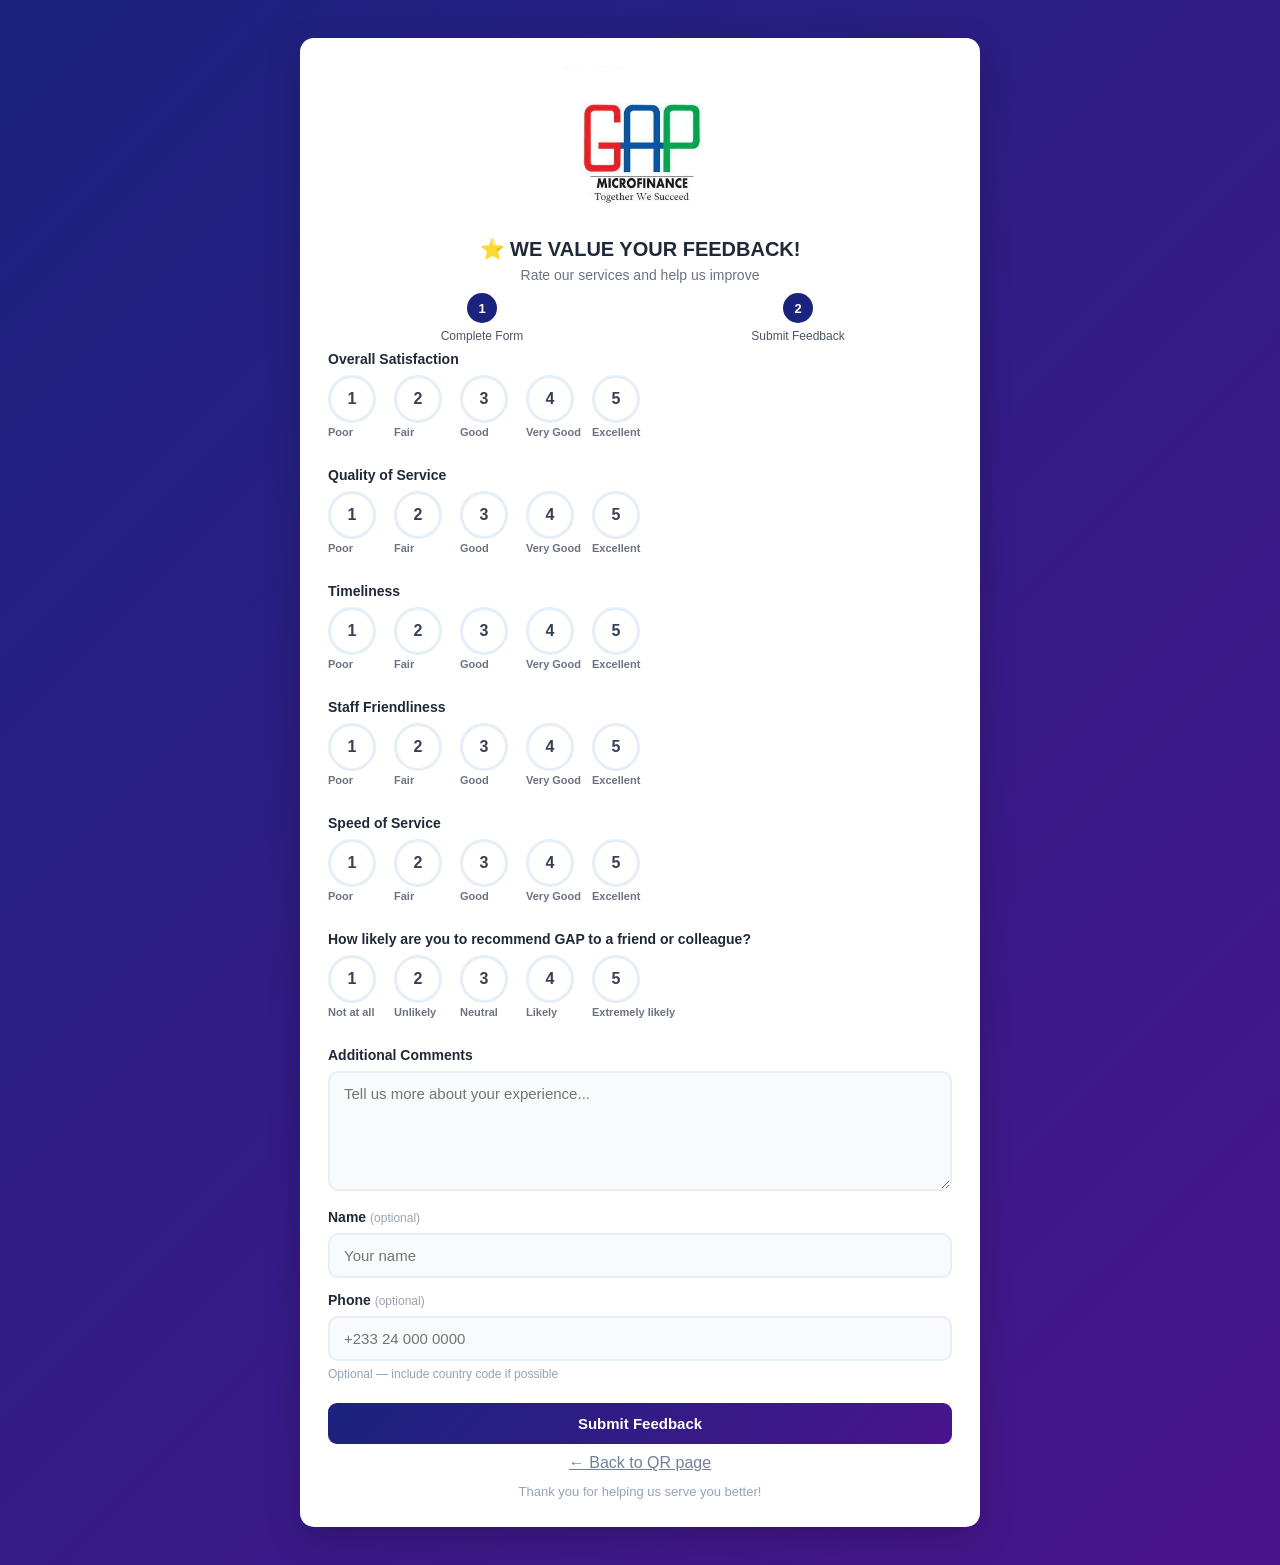
==== commit 55d49fec: "Update form.html" ====
--- a/form.html
+++ b/form.html
@@ -91,7 +91,7 @@
 
       <!-- Recommend (1-5) -->
       <div class="form-group">
-        <label>How likely are you to recommend GAP to a friend or colleague? <span class="optional">(1 = Not at all, 5 = Extremely likely)</span></label>
+        <label>How likely are you to recommend GAP to a friend or colleague? <span class="optional"></span></label>
         <div class="rating-group" data-rating="recommend">
           <label class="rating-option"><input type="radio" name="recommend" value="1"><span class="rating-circle">1</span><span class="rating-label">Not at all</span></label>
           <label class="rating-option"><input type="radio" name="recommend" value="2"><span class="rating-circle">2</span><span class="rating-label">Unlikely</span></label>
--- a/styles.css
+++ b/styles.css
@@ -1,230 +1,276 @@
-/* Global styles (compact form & table header wrap tweaks included) */
+/* Mobile-first styles.css (optimized for phones/tablets; form container stays narrow on desktop) */
+
+/* Reset */
 * {
-    margin: 0;
-    padding: 0;
-    box-sizing: border-box;
-}
-
+  margin: 0;
+  padding: 0;
+  box-sizing: border-box;
+}
+
+/* Body / page */
 body {
-    font-family: -apple-system, BlinkMacSystemFont, 'Segoe UI', Roboto, Oxygen, Ubuntu, sans-serif;
-    background: linear-gradient(135deg, #1a237e 0%, #4a148c 100%);
-    min-height: 100vh;
-    display: flex;
-    justify-content: center;
-    align-items: center;
-    padding: 20px;
-}
-
+  font-family: -apple-system, BlinkMacSystemFont, "Segoe UI", Roboto, Oxygen, Ubuntu, sans-serif;
+  background: linear-gradient(135deg, #1a237e 0%, #4a148c 100%);
+  min-height: 100vh;
+  display: flex;
+  justify-content: center;
+  align-items: flex-start;
+  padding: 12px;
+  -webkit-font-smoothing: antialiased;
+  -moz-osx-font-smoothing: grayscale;
+}
+
+/* Main content container (mobile-first, compact) */
+/* KEEP this max-width small so the form doesn't expand to master width */
 .container {
-    background: white;
-    border-radius: 16px;
-    padding: 28px;
-    max-width: 1100px;
-    width: 100%;
-    box-shadow: 0 20px 60px rgba(0,0,0,0.25);
-    animation: slideUp 0.45s ease-out;
-    margin: 24px;
-}
-
+  background: #ffffff;
+  border-radius: 12px;
+  width: 100%;
+  max-width: 680px; /* fixed: form container stays at this width */
+  padding: 16px;
+  margin: 18px 0;
+  box-shadow: 0 12px 36px rgba(0,0,0,0.18);
+  animation: slideUp 0.36s ease-out;
+}
+
+/* Animation */
 @keyframes slideUp {
-    from {
-        opacity: 0;
-        transform: translateY(20px);
-    }
-    to {
-        opacity: 1;
-        transform: translateY(0);
-    }
+  from { opacity: 0; transform: translateY(10px); }
+  to   { opacity: 1; transform: translateY(0); }
 }
 
 /* Header */
 .header {
-    text-align: center;
-    margin-bottom: 18px;
+  text-align: center;
+  margin-bottom: 10px;
 }
 .header h1 {
-    color: #2d3748;
-    font-size: 20px;
-    margin-bottom: 6px;
+  color: #1f2937;
+  font-size: 18px;
+  font-weight: 700;
+  margin-bottom: 6px;
 }
 .header p {
-    color: #718096;
-    font-size: 13px;
-}
-
-/* QR / cards */
-.qr-section {
-    background: #f7fafc;
-    border-radius: 12px;
-    padding: 16px;
-    text-align: center;
-    margin-bottom: 18px;
-}
-
-/* Compact spacing for form groups */
+  color: #6b7280;
+  font-size: 13px;
+  margin-bottom: 4px;
+}
+
+/* Logo (mobile) */
+.logo {
+  width: 120px;
+  height: auto;
+  display: block;
+  margin: 0 auto 10px;
+  object-fit: contain;
+  border-radius: 8px;
+}
+
+/* Instructions / steps (compact) */
+.instructions {
+  display: flex;
+  gap: 8px;
+  justify-content: space-between;
+  margin-bottom: 10px;
+  align-items: center;
+}
+.step {
+  text-align: center;
+  flex: 1;
+  min-width: 0;
+}
+.step-number {
+  background: #1a237e;
+  color: white;
+  width: 30px;
+  height: 30px;
+  border-radius: 50%;
+  display: inline-flex;
+  align-items: center;
+  justify-content: center;
+  font-weight: 700;
+  font-size: 13px;
+  margin-bottom: 6px;
+}
+.step-text {
+  font-size: 12px;
+  color: #4b5563;
+}
+
+/* Form groups (more compact spacing for mobile) */
 .form-group {
-    margin-bottom: 12px; /* reduced from 24px */
+  margin-bottom: 10px;
 }
 .form-group label {
-    display: block;
-    color: #2d3748;
-    font-weight: 600;
-    margin-bottom: 8px;
-    font-size: 14px;
-}
-
-/* Rating controls */
+  display: block;
+  color: #1f2937;
+  font-weight: 600;
+  margin-bottom: 8px;
+  font-size: 14px;
+}
+
+/* Rating controls (touch-friendly, mobile-first) */
 .rating-group {
-    display: flex;
-    gap: 10px;
-    flex-wrap: wrap;
-    justify-content: center;
+  display: flex;
+  gap: 10px;
+  flex-wrap: nowrap;               /* keep horizontal on mobile with scroll */
+  overflow-x: auto;
+  padding-bottom: 6px;
+  -webkit-overflow-scrolling: touch;
 }
 .rating-option {
-    display: flex;
-    flex-direction: column;
-    align-items: center;
-    gap: 6px;
-    cursor: pointer;
+  display: flex;
+  flex-direction: column;
+  align-items: center;
+  gap: 6px;
+  cursor: pointer;
+  flex: 0 0 auto;
+  min-width: 56px;
 }
 .rating-option input[type="radio"] { display: none; }
 
 .rating-circle {
-    width: 46px;  /* slightly smaller for compactness */
-    height: 46px;
-    border-radius: 50%;
-    border: 3px solid #e2e8f0;
-    display: flex;
-    align-items: center;
-    justify-content: center;
-    font-size: 16px;
-    font-weight: 600;
-    color: #4a5568;
-    transition: all 0.24s ease;
-    background: white;
-    position: relative;
+  width: 56px;
+  height: 56px;
+  border-radius: 50%;
+  border: 3px solid #e6eef7;
+  display: flex;
+  align-items: center;
+  justify-content: center;
+  font-size: 18px;
+  font-weight: 700;
+  color: #374151;
+  background: #fff;
+  transition: transform .18s ease, box-shadow .18s ease, border-color .18s ease;
+  position: relative;
 }
 .rating-option input[type="radio"]:checked + .rating-circle {
-    border-color: #1a237e;
-    background: #1a237e;
-    color: white;
-    transform: scale(1.06);
-    box-shadow: 0 6px 18px rgba(26, 35, 126, 0.18);
+  border-color: #1a237e;
+  background: #1a237e;
+  color: #ffffff;
+  transform: scale(1.06);
+  box-shadow: 0 8px 20px rgba(26,35,126,0.18);
 }
 .rating-option input[type="radio"]:checked + .rating-circle::after {
-    content: '✓';
-    position: absolute;
-    top: -7px;
-    right: -7px;
-    background: #10b981;
-    color: white;
-    width: 18px;
-    height: 18px;
-    border-radius: 50%;
-    font-size: 11px;
-    display: flex;
-    align-items: center;
-    justify-content: center;
-    border: 2px solid white;
+  content: '✓';
+  position: absolute;
+  top: -6px;
+  right: -6px;
+  width: 18px;
+  height: 18px;
+  background: #10b981;
+  color: #fff;
+  border-radius: 50%;
+  font-size: 11px;
+  display:flex;
+  align-items:center;
+  justify-content:center;
+  border: 2px solid #fff;
 }
 .rating-label {
-    font-size: 11px;
-    color: #718096;
-    text-align: center;
-    min-height: 16px;
-}
-
-/* Inputs and textarea */
+  font-size: 11px;
+  color: #6b7280;
+  text-align: center;
+  min-height: 16px;
+}
+
+/* Inputs, Textarea and phone */
 textarea, input[type="text"], input[type="email"], input[type="tel"] {
-    width: 100%;
-    padding: 10px 14px;
-    border: 2px solid #e2e8f0;
-    border-radius: 8px;
-    font-size: 14px;
-    transition: border-color 0.18s;
-    font-family: inherit;
-    background: #f7fafc;
-}
-textarea { resize: vertical; min-height: 88px; }
-
-/* Focus states */
-textarea:focus, input:focus {
-    outline: none;
-    border-color: #1a237e;
-    background: white;
-    box-shadow: 0 0 0 3px rgba(26, 35, 126, 0.06);
-}
-
-/* Submit */
+  width: 100%;
+  padding: 12px 14px;
+  border: 2px solid #e6eef7;
+  border-radius: 10px;
+  font-size: 15px;
+  background: #f8fafc;
+  transition: border-color .14s ease, box-shadow .14s ease;
+  font-family: inherit;
+}
+textarea { min-height: 110px; resize: vertical; }
+
+input:focus, textarea:focus {
+  outline: none;
+  border-color: #1a237e;
+  background: #fff;
+  box-shadow: 0 0 0 4px rgba(26,35,126,0.06);
+}
+
+/* phone input hint */
+.phone-hint {
+  display:block;
+  margin-top:6px;
+  font-size:12px;
+  color:#94a3b8;
+}
+
+/* Submit button */
 .submit-btn {
-    width: 100%;
-    padding: 12px;
-    background: linear-gradient(135deg, #1a237e 0%, #4a148c 100%);
-    color: white;
-    border: none;
-    border-radius: 8px;
-    font-size: 15px;
-    font-weight: 600;
-    cursor: pointer;
-    transition: transform 0.18s, box-shadow 0.18s;
-    margin-top: 8px;
-}
-.submit-btn:hover { transform: translateY(-2px); box-shadow: 0 8px 24px rgba(26, 35, 126, 0.18); }
-.submit-btn:disabled { opacity: 0.7; cursor: not-allowed; transform: none; }
+  width: 100%;
+  padding: 14px;
+  border-radius: 10px;
+  border: none;
+  background: linear-gradient(135deg, #1a237e 0%, #4a148c 100%);
+  color: white;
+  font-weight: 700;
+  font-size: 16px;
+  cursor: pointer;
+  margin-top: 8px;
+  transition: transform .12s ease, box-shadow .12s ease;
+}
+.submit-btn:hover { transform: translateY(-2px); box-shadow: 0 10px 30px rgba(26,35,126,0.18); }
+.submit-btn:disabled { opacity: .7; cursor: not-allowed; transform: none; }
+
+/* Small text variants */
+.optional { color: #9ca3af; font-size: 12px; font-weight: 400; }
+
+/* messages */
+.success-message, .error-message {
+  margin-top: 12px;
+  padding: 12px;
+  border-radius: 10px;
+  font-size: 14px;
+  text-align: center;
+}
+.success-message { background: #10b981; color: #fff; }
+.error-message   { background: #ef4444; color: #fff; }
 
 /* Footer */
-.footer {
-    text-align: center;
-    margin-top: 12px;
-    color: #a0aec0;
-    font-size: 13px;
-}
-
-/* Success / error messages */
-.success-message, .error-message {
-    padding: 12px;
-    border-radius: 8px;
-    text-align: center;
-    margin-top: 12px;
-    animation: fadeIn 0.35s;
-}
-.success-message { background: #10b981; color: white; }
-.error-message { background: #ef4444; color: white; }
-@keyframes fadeIn { from { opacity: 0; transform: translateY(-6px); } to { opacity: 1; transform: translateY(0); } }
-
-/* Master page specific parts */
-.kpi-row { display:flex; gap:12px; align-items:stretch; flex-wrap:wrap; margin-bottom:10px; }
-.kpi { background:#f7fafc; padding:10px 12px; border-radius:8px; min-width:120px; text-align:center; box-shadow: 0 2px 6px rgba(0,0,0,0.04); }
-.kpi .num { font-size:18px; font-weight:700; color:#1a237e; }
-.kpi .hint { font-size:12px; color:#64748b; margin-top:6px; }
-.service-averages { display:flex; gap:12px; flex-wrap:wrap; margin-top:12px; margin-bottom:12px; }
-.service-card { background:#fff; border:1px solid #eef2f7; padding:10px; border-radius:8px; min-width:200px; flex:1 1 200px; }
-.service-card .title { font-weight:700; color:#334155; margin-bottom:6px; }
-.bar-bg { height:10px; background:#eef2f7; border-radius:999px; overflow:hidden; }
-.bar-fill { height:10px; background:linear-gradient(90deg,#3b82f6,#10b981); width:0%; border-radius:999px; }
-
-/* Table tweaks: smaller fonts and allow wrap in headers */
-.table-wrap { overflow-x:auto; margin-top:10px; }
-table.feedbacks { width:100%; border-collapse: collapse; font-size:13px; }
-table.feedbacks th, table.feedbacks td { padding:8px; border:1px solid #eef2f7; text-align:left; vertical-align:top; }
-table.feedbacks th { background:#fbfdff; color:#2d3748; font-weight:700; font-size:13px; white-space:normal; word-break:break-word; }
-table.feedbacks td { font-size:13px; line-height:1.2; }
-table.feedbacks tbody tr { cursor:pointer; }
-table.feedbacks tbody tr:hover { background:#fbfbff; }
-td.phone-cell { color:#1a237e; text-decoration:underline; cursor:pointer; }
-
-/* Modal */
-.modal-backdrop { position:fixed; inset:0; background:rgba(0,0,0,0.4); display:none; align-items:center; justify-content:center; z-index:9999; }
-.modal { background:white; padding:16px; border-radius:10px; max-width:840px; width:92%; max-height:80vh; overflow:auto; box-shadow:0 20px 60px rgba(0,0,0,0.25); }
-
-/* Small screens: make layout compact */
-@media (max-width: 480px) {
-    body { padding: 10px; }
-    .container { padding: 14px; border-radius: 12px; }
-    .header h1 { font-size:18px; }
-    .logo { width:120px; max-width:60%; margin-bottom:10px; }
-    .rating-circle { width:48px; height:48px; font-size:16px; }
-    .form-group { margin-bottom:10px; }
-    .submit-btn { padding:14px; font-size:16px; }
-    table.feedbacks th, table.feedbacks td { font-size:12px; padding:6px; }
-}
+.footer { text-align: center; margin-top: 12px; color: #94a3b8; font-size: 13px; }
+
+/* Master page defaults (kept minimal here; master.css holds full master styles) */
+.logo-inline { width: 120px; height: auto; display:block; margin: 0 auto 10px; }
+
+/* Table small-screen tweaks (master.html will load master.css for desktop specifics) */
+.table-wrap { overflow-x: auto; margin-top: 10px; }
+table.feedbacks { width: 100%; border-collapse: collapse; font-size: 13px; }
+table.feedbacks th, table.feedbacks td { padding: 8px; border: 1px solid #eef2f7; text-align: left; vertical-align: top; }
+table.feedbacks th { background: #fbfdff; color: #2d3748; font-weight: 700; font-size: 13px; white-space: normal; word-break: break-word; }
+table.feedbacks td { font-size: 13px; line-height: 1.2; }
+
+/* Utility and accessibility */
+.hidden { display:none !important; }
+/* allow rating-group scrollbars to be usable but subtle */
+.rating-group::-webkit-scrollbar { height: 6px; }
+.rating-group::-webkit-scrollbar-thumb { background: rgba(0,0,0,0.12); border-radius: 6px; }
+
+/* Larger screens (tablet/desktop) */
+/* NOTE: do NOT change .container max-width here; master page uses .master-container for wide layout */
+@media (min-width: 769px) {
+  body { padding: 20px; align-items: center; }
+  .container { padding: 22px 28px; border-radius: 14px; } /* keep max-width: 680px */
+  .header h1 { font-size: 20px; }
+  .header p { font-size: 14px; }
+  .logo { width: 140px; }
+  /* make rating circles a bit smaller for desktop density */
+  .rating-circle { width: 46px; height: 46px; font-size: 16px; }
+  .rating-option { min-width: 56px; }
+  textarea { min-height: 120px; }
+  .form-group { margin-bottom: 14px; }
+  .submit-btn { padding: 12px; font-size: 15px; border-radius: 9px; }
+}
+
+/* Very large screens (desktop wide) */
+@media (min-width: 1200px) {
+  .container { padding: 28px; } /* still keep max-width: 680px */
+  .logo { width: 160px; }
+  .rating-circle { width: 48px; height: 48px; }
+}
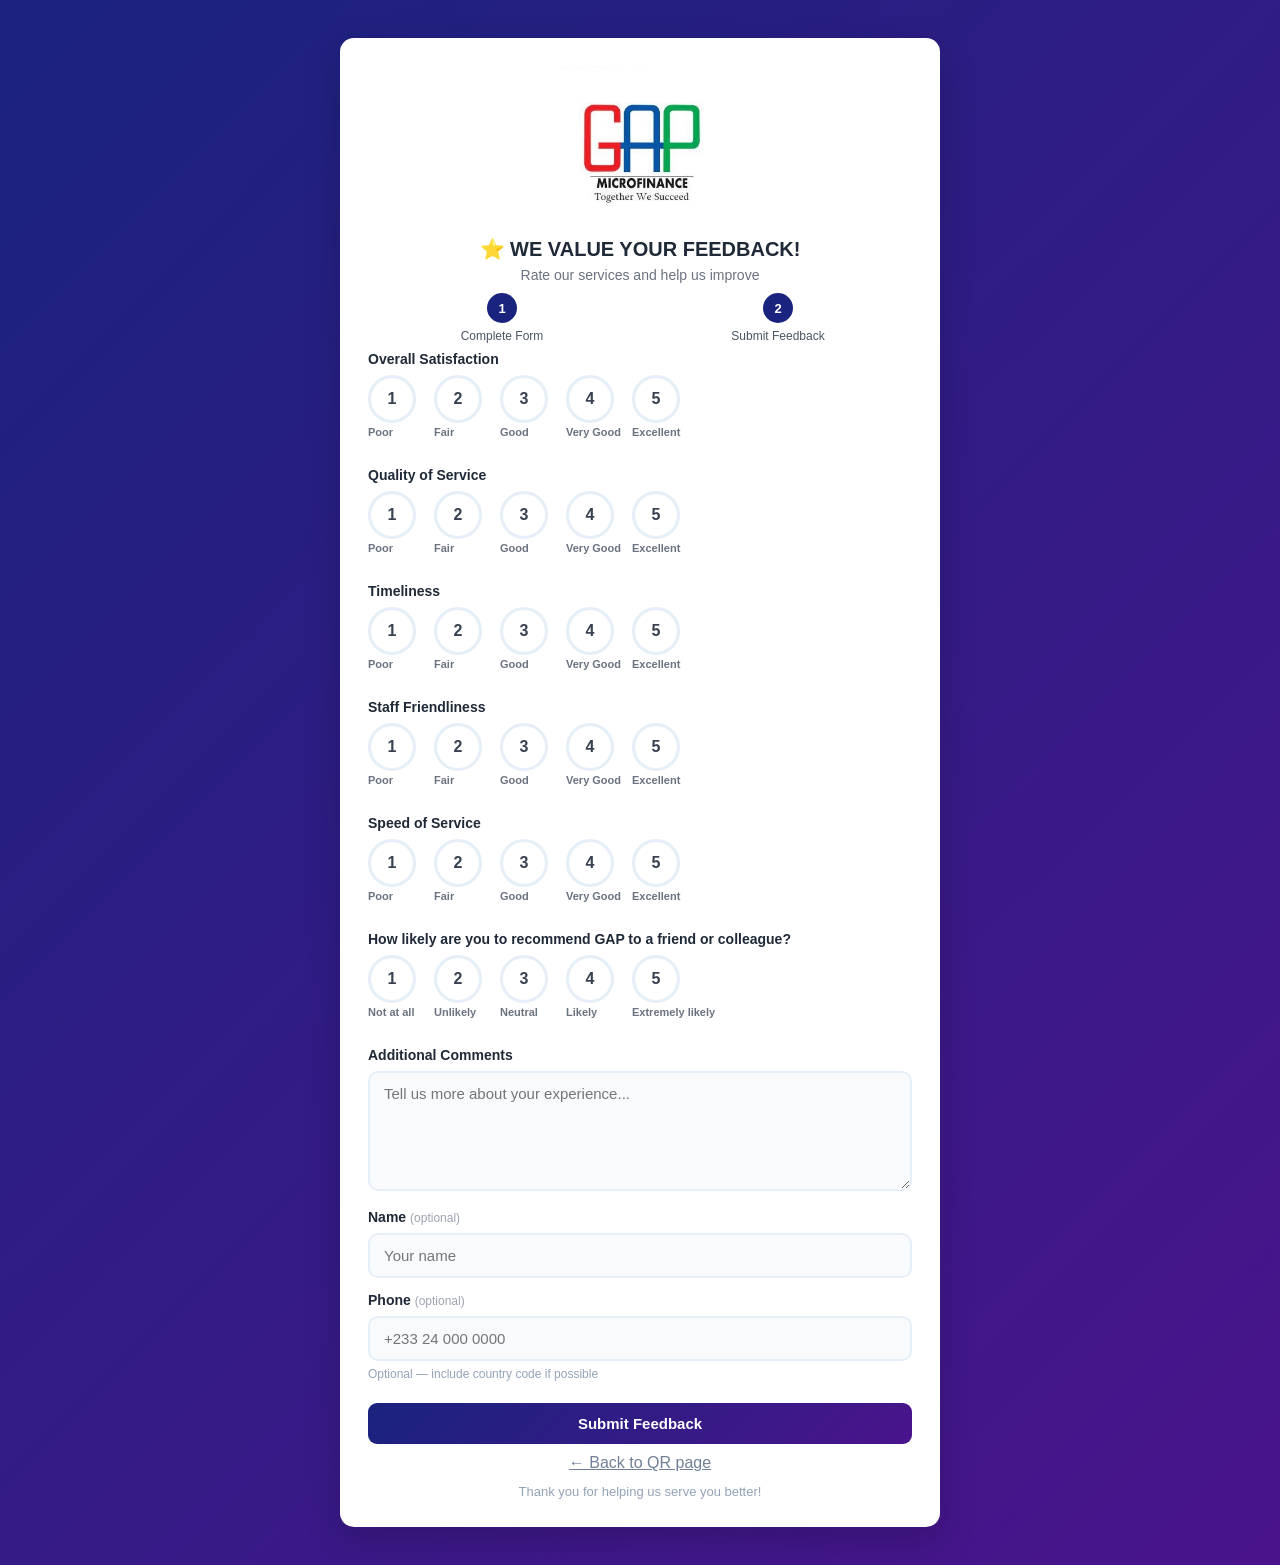
==== commit 311b9f7f: "Update form.html" ====
--- a/form.html
+++ b/form.html
@@ -122,6 +122,15 @@
       <button type="submit" class="submit-btn" id="submitBtn">Submit Feedback</button>
     </form>
 
+    <!-- Submission modal (hidden until a message arrives) -->
+<div id="submissionModal" class="modal-backdrop" style="display:none; align-items:center; justify-content:center;">
+  <div class="modal" role="dialog" aria-modal="true" aria-labelledby="submissionModalTitle" style="max-width:420px;">
+    <div style="text-align:right;"><button id="submissionModalClose" class="btn secondary">Close</button></div>
+    <h3 id="submissionModalTitle" style="margin-top:0; font-size:18px;">Submission</h3>
+    <div id="submissionModalMessage" style="margin-top:8px; color:#334155;"></div>
+  </div>
+</div>
+
     <div id="messageContainer"></div>
 
     <div style="margin-top:10px; text-align:center;">
--- a/styles.css
+++ b/styles.css
@@ -26,7 +26,7 @@
   background: #ffffff;
   border-radius: 12px;
   width: 100%;
-  max-width: 680px; /* fixed: form container stays at this width */
+  max-width: 600px; /* fixed: form container stays at this width */
   padding: 16px;
   margin: 18px 0;
   box-shadow: 0 12px 36px rgba(0,0,0,0.18);
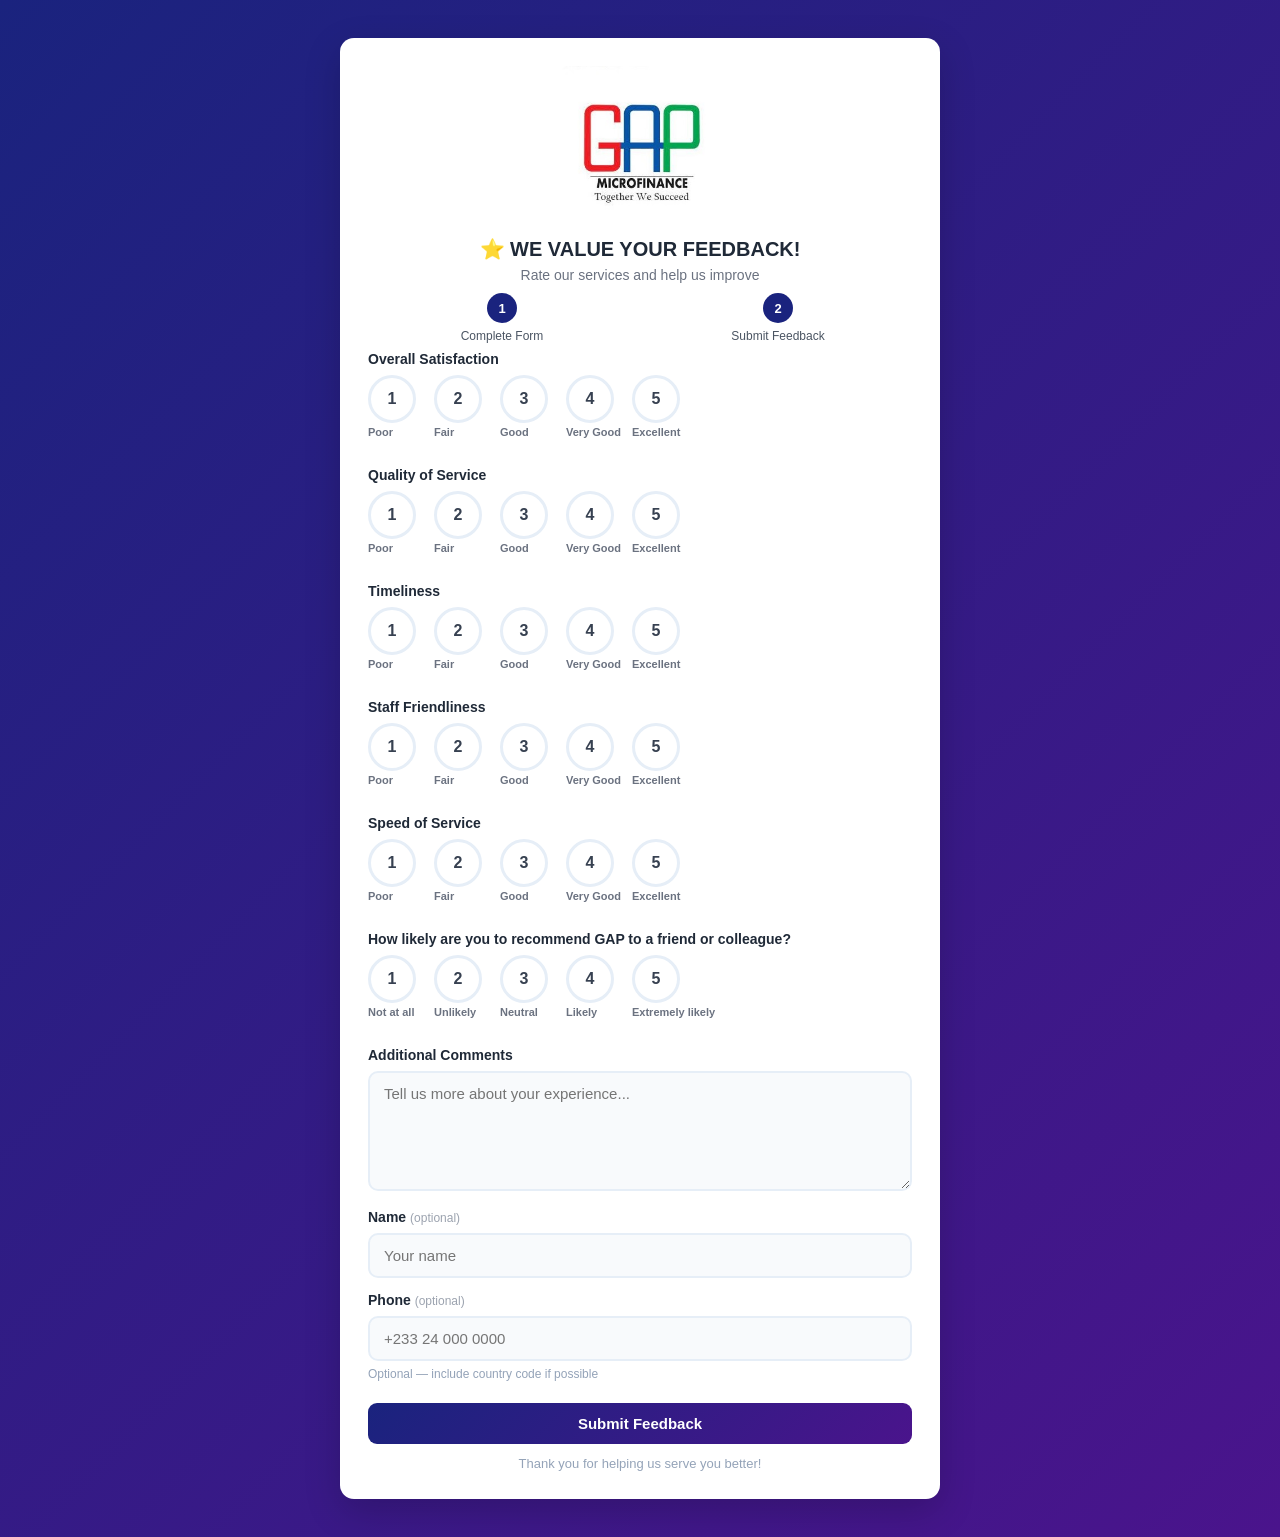
==== commit eac4c1f2: "Update form.html" ====
--- a/form.html
+++ b/form.html
@@ -1,150 +1,21 @@
-<!DOCTYPE html>
+<!doctype html>
 <html lang="en">
 <head>
   <meta charset="utf-8" />
+  <title>Redirecting…</title>
   <meta name="viewport" content="width=device-width,initial-scale=1" />
-  <title>Feedback Form - GHP Microfinance</title>
-  <link rel="stylesheet" href="styles.css">
+  <!-- Fallback meta refresh -->
+  <meta http-equiv="refresh" content="0;url=https://gapmfi-ux.github.io/cFeedback/">
 </head>
 <body>
-  <div class="container">
-    <!-- Header -->
-    <div class="header">
-      <img id="logoImage" alt="GHP Microfinance logo" class="logo" />
-      <h1>⭐ WE VALUE YOUR FEEDBACK!</h1>
-      <p>Rate our services and help us improve</p>
-    </div>
-
-    <!-- Short steps -->
-    <div class="instructions" style="margin-bottom:8px;">
-      <div class="step">
-        <div class="step-number">1</div>
-        <div class="step-text">Complete Form</div>
-      </div>
-      <div class="step">
-        <div class="step-number">2</div>
-        <div class="step-text">Submit Feedback</div>
-      </div>
-    </div>
-
-    <!-- Feedback Form -->
-    <form id="feedbackForm">
-      <!-- Overall Satisfaction -->
-      <div class="form-group">
-        <label>Overall Satisfaction</label>
-        <div class="rating-group" data-rating="overallSatisfaction">
-          <label class="rating-option"><input type="radio" name="overallSatisfaction" value="1"><span class="rating-circle">1</span><span class="rating-label">Poor</span></label>
-          <label class="rating-option"><input type="radio" name="overallSatisfaction" value="2"><span class="rating-circle">2</span><span class="rating-label">Fair</span></label>
-          <label class="rating-option"><input type="radio" name="overallSatisfaction" value="3"><span class="rating-circle">3</span><span class="rating-label">Good</span></label>
-          <label class="rating-option"><input type="radio" name="overallSatisfaction" value="4"><span class="rating-circle">4</span><span class="rating-label">Very Good</span></label>
-          <label class="rating-option"><input type="radio" name="overallSatisfaction" value="5"><span class="rating-circle">5</span><span class="rating-label">Excellent</span></label>
-        </div>
-      </div>
-
-      <!-- Quality of Service -->
-      <div class="form-group">
-        <label>Quality of Service</label>
-        <div class="rating-group" data-rating="qualityOfService">
-          <label class="rating-option"><input type="radio" name="qualityOfService" value="1"><span class="rating-circle">1</span><span class="rating-label">Poor</span></label>
-          <label class="rating-option"><input type="radio" name="qualityOfService" value="2"><span class="rating-circle">2</span><span class="rating-label">Fair</span></label>
-          <label class="rating-option"><input type="radio" name="qualityOfService" value="3"><span class="rating-circle">3</span><span class="rating-label">Good</span></label>
-          <label class="rating-option"><input type="radio" name="qualityOfService" value="4"><span class="rating-circle">4</span><span class="rating-label">Very Good</span></label>
-          <label class="rating-option"><input type="radio" name="qualityOfService" value="5"><span class="rating-circle">5</span><span class="rating-label">Excellent</span></label>
-        </div>
-      </div>
-
-      <!-- Timeliness -->
-      <div class="form-group">
-        <label>Timeliness</label>
-        <div class="rating-group" data-rating="timeliness">
-          <label class="rating-option"><input type="radio" name="timeliness" value="1"><span class="rating-circle">1</span><span class="rating-label">Poor</span></label>
-          <label class="rating-option"><input type="radio" name="timeliness" value="2"><span class="rating-circle">2</span><span class="rating-label">Fair</span></label>
-          <label class="rating-option"><input type="radio" name="timeliness" value="3"><span class="rating-circle">3</span><span class="rating-label">Good</span></label>
-          <label class="rating-option"><input type="radio" name="timeliness" value="4"><span class="rating-circle">4</span><span class="rating-label">Very Good</span></label>
-          <label class="rating-option"><input type="radio" name="timeliness" value="5"><span class="rating-circle">5</span><span class="rating-label">Excellent</span></label>
-        </div>
-      </div>
-
-      <!-- Staff Friendliness -->
-      <div class="form-group">
-        <label>Staff Friendliness</label>
-        <div class="rating-group" data-rating="staffFriendliness">
-          <label class="rating-option"><input type="radio" name="staffFriendliness" value="1"><span class="rating-circle">1</span><span class="rating-label">Poor</span></label>
-          <label class="rating-option"><input type="radio" name="staffFriendliness" value="2"><span class="rating-circle">2</span><span class="rating-label">Fair</span></label>
-          <label class="rating-option"><input type="radio" name="staffFriendliness" value="3"><span class="rating-circle">3</span><span class="rating-label">Good</span></label>
-          <label class="rating-option"><input type="radio" name="staffFriendliness" value="4"><span class="rating-circle">4</span><span class="rating-label">Very Good</span></label>
-          <label class="rating-option"><input type="radio" name="staffFriendliness" value="5"><span class="rating-circle">5</span><span class="rating-label">Excellent</span></label>
-        </div>
-      </div>
-
-      <!-- Speed of Service -->
-      <div class="form-group">
-        <label>Speed of Service</label>
-        <div class="rating-group" data-rating="speedOfService">
-          <label class="rating-option"><input type="radio" name="speedOfService" value="1"><span class="rating-circle">1</span><span class="rating-label">Poor</span></label>
-          <label class="rating-option"><input type="radio" name="speedOfService" value="2"><span class="rating-circle">2</span><span class="rating-label">Fair</span></label>
-          <label class="rating-option"><input type="radio" name="speedOfService" value="3"><span class="rating-circle">3</span><span class="rating-label">Good</span></label>
-          <label class="rating-option"><input type="radio" name="speedOfService" value="4"><span class="rating-circle">4</span><span class="rating-label">Very Good</span></label>
-          <label class="rating-option"><input type="radio" name="speedOfService" value="5"><span class="rating-circle">5</span><span class="rating-label">Excellent</span></label>
-        </div>
-      </div>
-
-      <!-- Recommend (1-5) -->
-      <div class="form-group">
-        <label>How likely are you to recommend GAP to a friend or colleague? <span class="optional"></span></label>
-        <div class="rating-group" data-rating="recommend">
-          <label class="rating-option"><input type="radio" name="recommend" value="1"><span class="rating-circle">1</span><span class="rating-label">Not at all</span></label>
-          <label class="rating-option"><input type="radio" name="recommend" value="2"><span class="rating-circle">2</span><span class="rating-label">Unlikely</span></label>
-          <label class="rating-option"><input type="radio" name="recommend" value="3"><span class="rating-circle">3</span><span class="rating-label">Neutral</span></label>
-          <label class="rating-option"><input type="radio" name="recommend" value="4"><span class="rating-circle">4</span><span class="rating-label">Likely</span></label>
-          <label class="rating-option"><input type="radio" name="recommend" value="5"><span class="rating-circle">5</span><span class="rating-label">Extremely likely</span></label>
-        </div>
-      </div>
-
-      <!-- Additional Comments -->
-      <div class="form-group">
-        <label>Additional Comments</label>
-        <textarea id="additionalComments" placeholder="Tell us more about your experience..."></textarea>
-      </div>
-
-      <!-- Optional Fields -->
-      <div class="form-group">
-        <label>Name <span class="optional">(optional)</span></label>
-        <input type="text" id="name" placeholder="Your name">
-      </div>
-
-      <div class="form-group">
-        <label>Phone <span class="optional">(optional)</span></label>
-        <input type="tel" id="phone" placeholder="+233 24 000 0000">
-        <span class="phone-hint">Optional — include country code if possible</span>
-      </div>
-
-      <button type="submit" class="submit-btn" id="submitBtn">Submit Feedback</button>
-    </form>
-
-    <!-- Submission modal (hidden until a message arrives) -->
-<div id="submissionModal" class="modal-backdrop" style="display:none; align-items:center; justify-content:center;">
-  <div class="modal" role="dialog" aria-modal="true" aria-labelledby="submissionModalTitle" style="max-width:420px;">
-    <div style="text-align:right;"><button id="submissionModalClose" class="btn secondary">Close</button></div>
-    <h3 id="submissionModalTitle" style="margin-top:0; font-size:18px;">Submission</h3>
-    <div id="submissionModalMessage" style="margin-top:8px; color:#334155;"></div>
-  </div>
-</div>
-
-    <div id="messageContainer"></div>
-
-    <div style="margin-top:10px; text-align:center;">
-      <a href="index.html" style="color:#718096; text-decoration:underline;">← Back to QR page</a>
-    </div>
-
-    <div class="footer">
-      Thank you for helping us serve you better!
-    </div>
-  </div>
-
-  <script src="logo-data.js"></script>
-  <script src="logo.js"></script>
-  <script src="config.js"></script>
-  <script src="main.js"></script>
+  <p>Redirecting to the feedback form… If you are not redirected automatically, <a href="https://gapmfi-ux.github.io/cFeedback/">click here</a>.</p>
+  <script>
+    // Immediate redirect without leaving this redirect page in history
+    try {
+      window.location.replace('https://gapmfi-ux.github.io/cFeedback/');
+    } catch (e) {
+      window.location.href = 'https://gapmfi-ux.github.io/cFeedback/';
+    }
+  </script>
 </body>
 </html>
